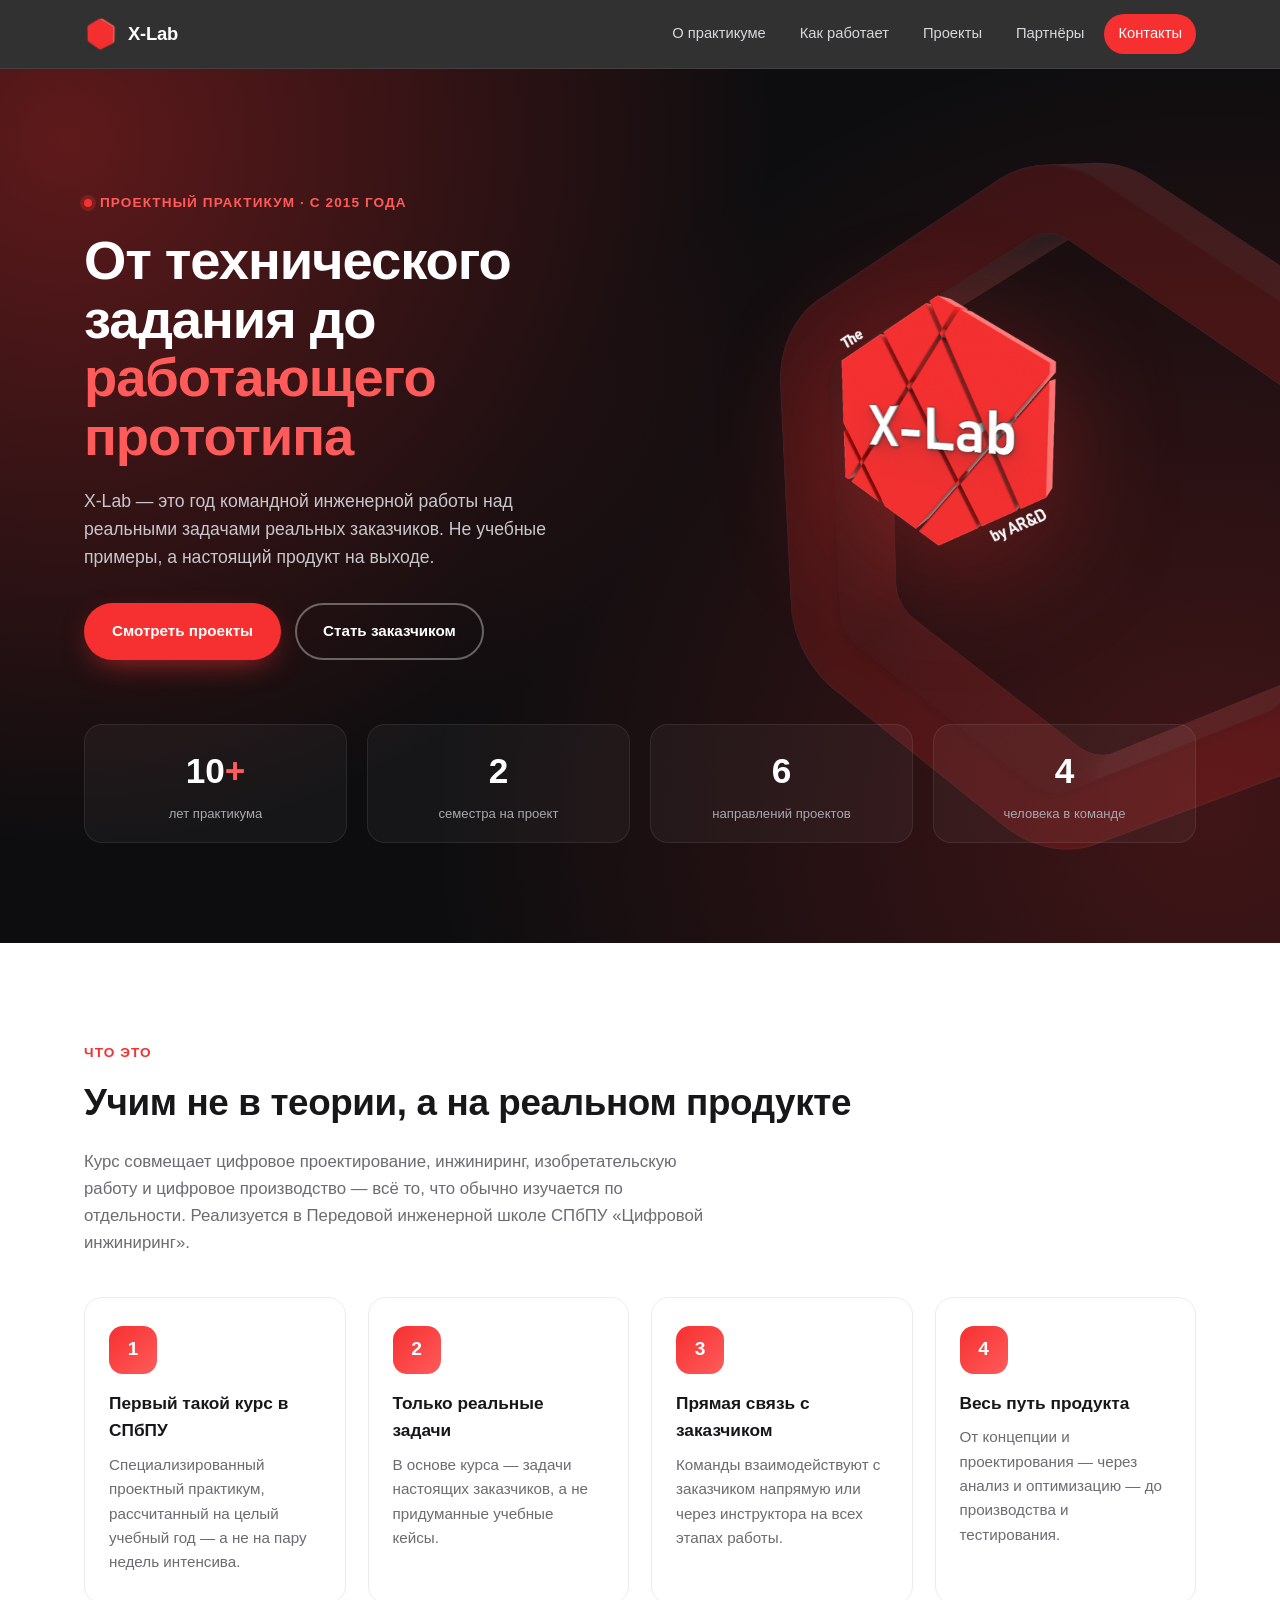
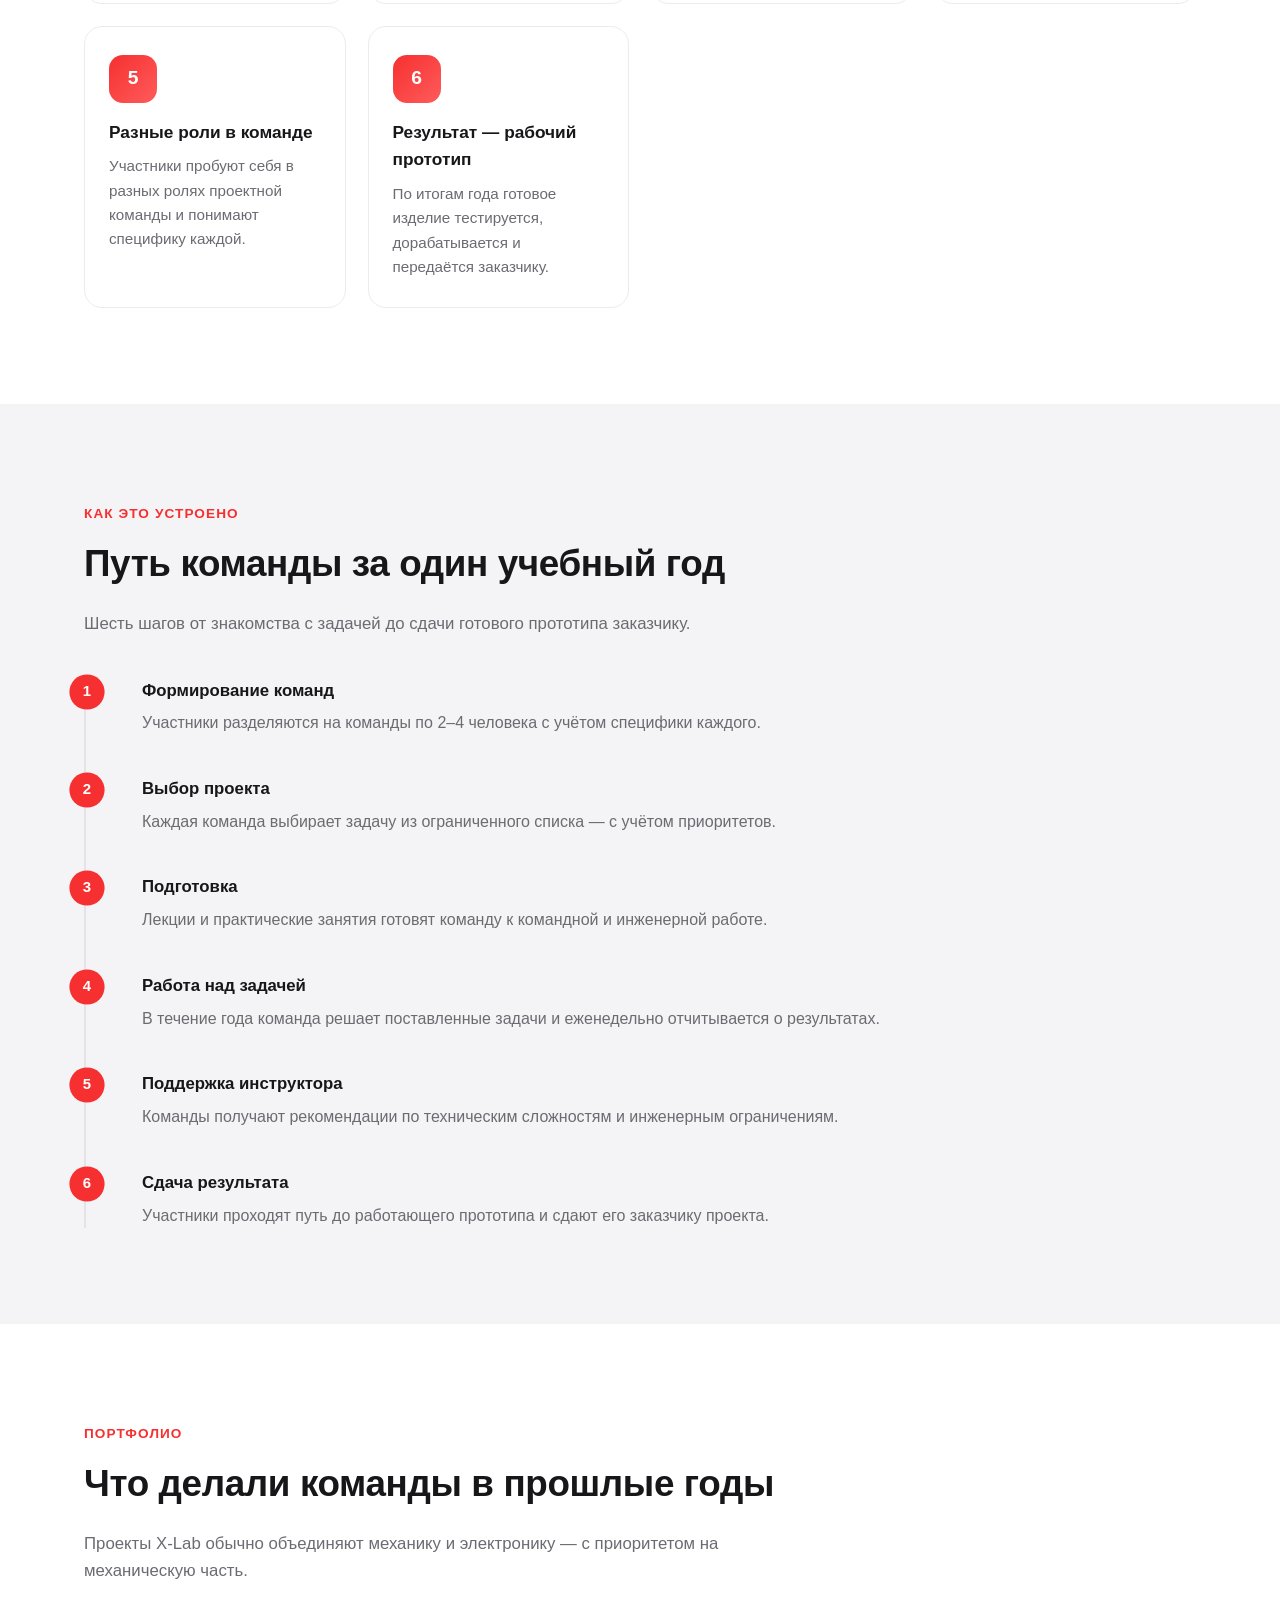
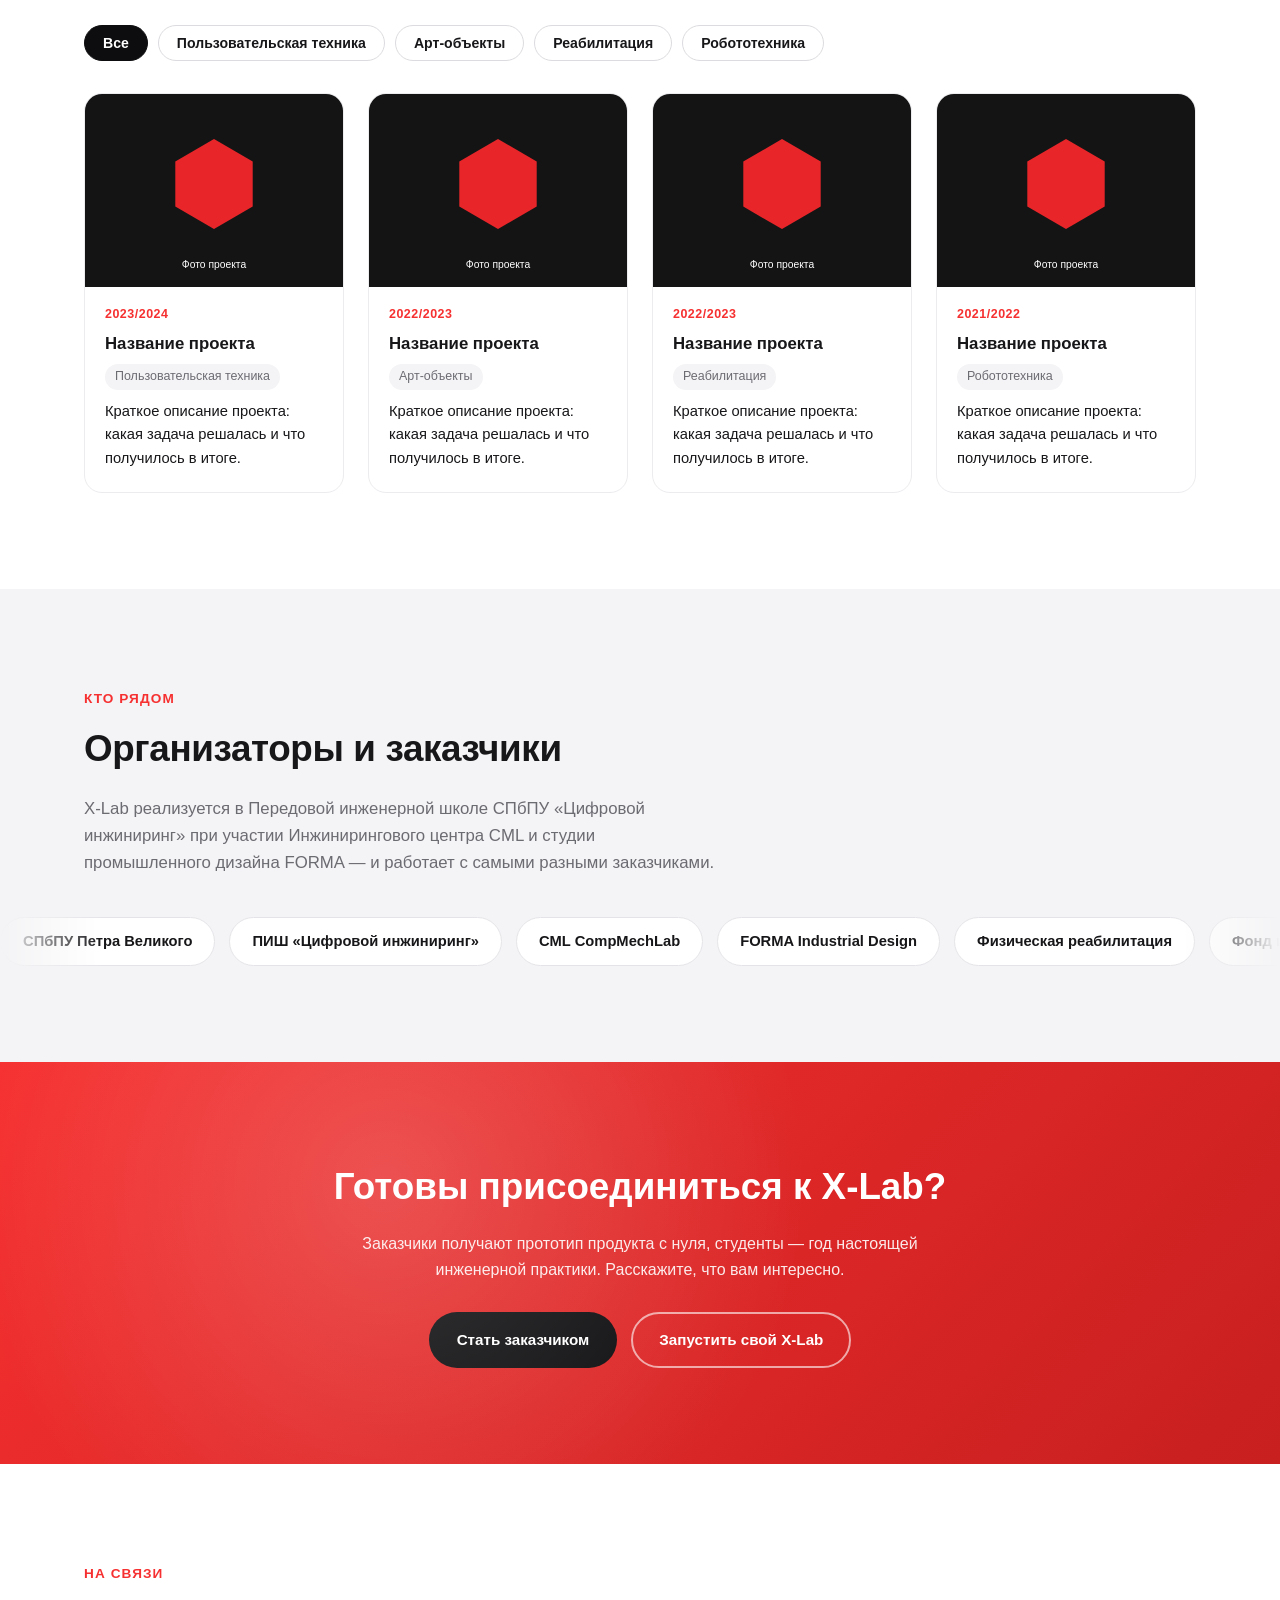
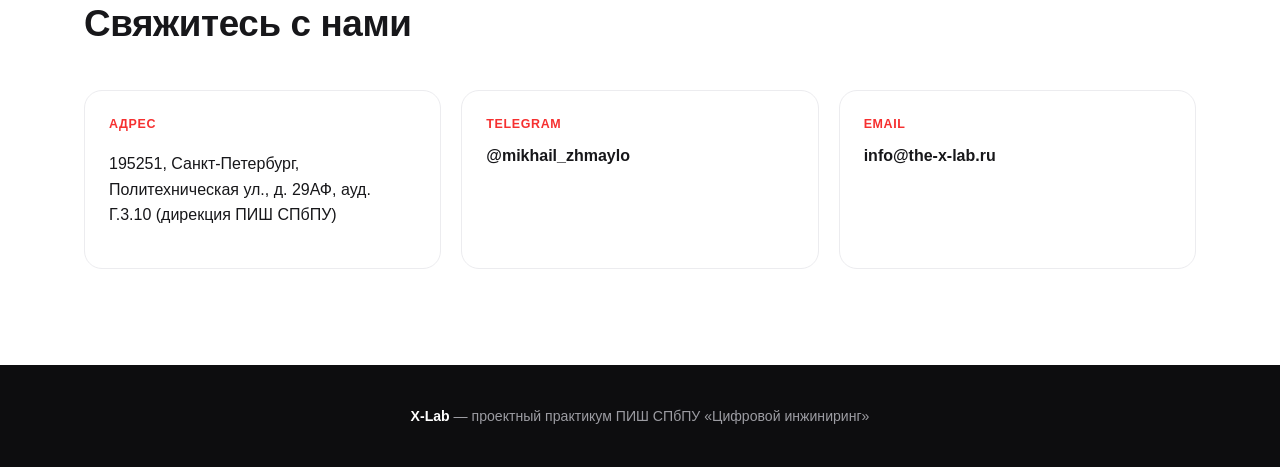
==== v2/index.html @ 11ad597f "Add redesigned X-Lab site in v2/, alongside the original New self-contained one-pager in v2/ with it" ====
<!DOCTYPE html>
<html lang="ru">
<head>
<meta charset="UTF-8">
<meta name="viewport" content="width=device-width, initial-scale=1.0">
<title>X-Lab — проектный практикум</title>
<meta name="description" content="X-Lab — проектный практикум, который проводит команды студентов от технического задания до реального прототипа продукта.">
<link rel="icon" href="assets/img/logo-icon.png" type="image/png">
<link rel="stylesheet" href="assets/css/style.css">
</head>
<body>

<div class="progress-bar" id="progressBar"></div>

<header class="site-header">
  <div class="container">
    <a class="brand" href="#top">
      <img src="assets/img/logo-icon.png" alt="X-Lab">
      X-Lab
    </a>
    <button class="nav-toggle" aria-label="Меню" aria-expanded="false">&#9776;</button>
    <nav class="nav" id="mainNav">
      <a href="#about">О практикуме</a>
      <a href="#how">Как работает</a>
      <a href="#projects">Проекты</a>
      <a href="#partners">Партнёры</a>
      <a href="#contacts">Контакты</a>
    </nav>
  </div>
</header>

<section class="hero" id="top">
  <img class="ring" src="assets/img/logo-ring.png" alt="" aria-hidden="true">
  <div class="container">
    <div class="hero-inner">
      <div>
        <span class="eyebrow">Проектный практикум · с 2015 года</span>
        <h1>От технического задания до <span class="accent">работающего прототипа</span></h1>
        <p class="lead">X-Lab — это год командной инженерной работы над реальными задачами реальных заказчиков. Не учебные примеры, а настоящий продукт на выходе.</p>
        <div class="btn-row">
          <a class="btn btn-primary" href="#projects">Смотреть проекты</a>
          <a class="btn btn-ghost" href="#contacts">Стать заказчиком</a>
        </div>
      </div>
      <div class="hero-logo-card">
        <img src="assets/img/logo-full.png" alt="X-Lab">
      </div>
    </div>

    <div class="stats">
      <div class="stat"><div class="num"><span class="count" data-target="10">10</span><span class="plus">+</span></div><div class="label">лет практикума</div></div>
      <div class="stat"><div class="num"><span class="count" data-target="2">2</span></div><div class="label">семестра на проект</div></div>
      <div class="stat"><div class="num"><span class="count" data-target="6">6</span></div><div class="label">направлений проектов</div></div>
      <div class="stat"><div class="num"><span class="count" data-target="4">4</span></div><div class="label">человека в команде</div></div>
    </div>
  </div>
</section>

<section id="about">
  <div class="container">
    <span class="kicker reveal">Что это</span>
    <h2 class="section-title reveal">Учим не в теории, а на реальном продукте</h2>
    <p class="section-lead reveal">Курс совмещает цифровое проектирование, инжиниринг, изобретательскую работу и цифровое производство — всё то, что обычно изучается по отдельности. Реализуется в Передовой инженерной школе СПбПУ «Цифровой инжиниринг».</p>

    <div class="feature-grid">
      <div class="feature-card reveal">
        <div class="icon">1</div>
        <h3>Первый такой курс в СПбПУ</h3>
        <p>Специализированный проектный практикум, рассчитанный на целый учебный год — а не на пару недель интенсива.</p>
      </div>
      <div class="feature-card reveal">
        <div class="icon">2</div>
        <h3>Только реальные задачи</h3>
        <p>В основе курса — задачи настоящих заказчиков, а не придуманные учебные кейсы.</p>
      </div>
      <div class="feature-card reveal">
        <div class="icon">3</div>
        <h3>Прямая связь с заказчиком</h3>
        <p>Команды взаимодействуют с заказчиком напрямую или через инструктора на всех этапах работы.</p>
      </div>
      <div class="feature-card reveal">
        <div class="icon">4</div>
        <h3>Весь путь продукта</h3>
        <p>От концепции и проектирования — через анализ и оптимизацию — до производства и тестирования.</p>
      </div>
      <div class="feature-card reveal">
        <div class="icon">5</div>
        <h3>Разные роли в команде</h3>
        <p>Участники пробуют себя в разных ролях проектной команды и понимают специфику каждой.</p>
      </div>
      <div class="feature-card reveal">
        <div class="icon">6</div>
        <h3>Результат — рабочий прототип</h3>
        <p>По итогам года готовое изделие тестируется, дорабатывается и передаётся заказчику.</p>
      </div>
    </div>
  </div>
</section>

<section id="how" class="alt">
  <div class="container">
    <span class="kicker reveal">Как это устроено</span>
    <h2 class="section-title reveal">Путь команды за один учебный год</h2>
    <p class="section-lead reveal">Шесть шагов от знакомства с задачей до сдачи готового прототипа заказчику.</p>

    <div class="timeline">
      <div class="timeline-step reveal" data-step="1">
        <h3>Формирование команд</h3>
        <p>Участники разделяются на команды по 2–4 человека с учётом специфики каждого.</p>
      </div>
      <div class="timeline-step reveal" data-step="2">
        <h3>Выбор проекта</h3>
        <p>Каждая команда выбирает задачу из ограниченного списка — с учётом приоритетов.</p>
      </div>
      <div class="timeline-step reveal" data-step="3">
        <h3>Подготовка</h3>
        <p>Лекции и практические занятия готовят команду к командной и инженерной работе.</p>
      </div>
      <div class="timeline-step reveal" data-step="4">
        <h3>Работа над задачей</h3>
        <p>В течение года команда решает поставленные задачи и еженедельно отчитывается о результатах.</p>
      </div>
      <div class="timeline-step reveal" data-step="5">
        <h3>Поддержка инструктора</h3>
        <p>Команды получают рекомендации по техническим сложностям и инженерным ограничениям.</p>
      </div>
      <div class="timeline-step reveal" data-step="6">
        <h3>Сдача результата</h3>
        <p>Участники проходят путь до работающего прототипа и сдают его заказчику проекта.</p>
      </div>
    </div>
  </div>
</section>

<section id="projects">
  <div class="container">
    <span class="kicker reveal">Портфолио</span>
    <h2 class="section-title reveal">Что делали команды в прошлые годы</h2>
    <p class="section-lead reveal">Проекты X-Lab обычно объединяют механику и электронику — с приоритетом на механическую часть.</p>

    <div class="filter-row reveal" id="filterRow"></div>
    <div class="project-grid" id="projectGrid"></div>
    <p class="projects-empty" id="projectsEmpty" hidden>Проекты пока не добавлены.</p>
  </div>
</section>

<section id="partners" class="alt">
  <div class="container">
    <span class="kicker reveal">Кто рядом</span>
    <h2 class="section-title reveal">Организаторы и заказчики</h2>
    <p class="section-lead reveal">X-Lab реализуется в Передовой инженерной школе СПбПУ «Цифровой инжиниринг» при участии Инжинирингового центра CML и студии промышленного дизайна FORMA — и работает с самыми разными заказчиками.</p>
  </div>
  <div class="ticker-wrap reveal">
    <div class="ticker" id="ticker"></div>
  </div>
</section>

<section class="cta-band" id="join">
  <div class="container">
    <h2>Готовы присоединиться к X-Lab?</h2>
    <p>Заказчики получают прототип продукта с нуля, студенты — год настоящей инженерной практики. Расскажите, что вам интересно.</p>
    <div class="btn-row">
      <a class="btn btn-primary" href="mailto:info@the-x-lab.ru?subject=Хочу стать заказчиком X-Lab">Стать заказчиком</a>
      <a class="btn btn-ghost" href="mailto:info@the-x-lab.ru?subject=Хочу запустить свой X-Lab">Запустить свой X-Lab</a>
    </div>
  </div>
</section>

<section id="contacts">
  <div class="container">
    <span class="kicker reveal">На связи</span>
    <h2 class="section-title reveal">Свяжитесь с нами</h2>

    <div class="contact-grid">
      <div class="contact-card reveal">
        <div class="label">Адрес</div>
        <p>195251, Санкт-Петербург, Политехническая ул., д. 29АФ, ауд. Г.3.10 (дирекция ПИШ СПбПУ)</p>
      </div>
      <div class="contact-card reveal">
        <div class="label">Telegram</div>
        <a href="https://t.me/mikhail_zhmaylo">@mikhail_zhmaylo</a>
      </div>
      <div class="contact-card reveal">
        <div class="label">Email</div>
        <a href="mailto:info@the-x-lab.ru">info@the-x-lab.ru</a>
      </div>
    </div>
  </div>
</section>

<footer class="site-footer">
  <div class="container">
    <strong>X-Lab</strong> — проектный практикум ПИШ СПбПУ «Цифровой инжиниринг»
  </div>
</footer>

<button class="to-top" id="toTop" aria-label="Наверх">&#8593;</button>

<script src="assets/js/script.js"></script>
</body>
</html>
---- v2/assets/css/style.css ----
:root {
  --red: #f63030;
  --red-2: #ff5b5b;
  --black: #0d0d0f;
  --ink: #17171a;
  --white: #ffffff;
  --grey-bg: #f4f4f6;
  --muted: #6b6b72;
  --max-width: 1160px;
  --radius: 18px;
}

* {
  box-sizing: border-box;
}

html {
  scroll-behavior: smooth;
}

@media (prefers-reduced-motion: reduce) {
  html {
    scroll-behavior: auto;
  }
  * {
    animation-duration: 0.001ms !important;
    transition-duration: 0.001ms !important;
  }
}

body {
  margin: 0;
  font-family: -apple-system, BlinkMacSystemFont, "Segoe UI", Roboto, Arial, sans-serif;
  color: var(--ink);
  background: var(--white);
  line-height: 1.6;
  overflow-x: hidden;
}

img {
  max-width: 100%;
  display: block;
}

a {
  color: inherit;
}

.container {
  max-width: var(--max-width);
  margin: 0 auto;
  padding: 0 24px;
}

/* Scroll progress bar */
.progress-bar {
  position: fixed;
  top: 0;
  left: 0;
  height: 3px;
  width: 0%;
  background: linear-gradient(90deg, var(--red), var(--red-2));
  z-index: 200;
  transition: width 0.1s linear;
}

/* Header */
.site-header {
  position: sticky;
  top: 0;
  z-index: 100;
  background: rgba(13, 13, 15, 0.85);
  backdrop-filter: blur(10px);
  -webkit-backdrop-filter: blur(10px);
  border-bottom: 1px solid rgba(255, 255, 255, 0.08);
}

.site-header .container {
  display: flex;
  align-items: center;
  justify-content: space-between;
  height: 68px;
}

.brand {
  display: flex;
  align-items: center;
  gap: 10px;
  color: var(--white);
  text-decoration: none;
  font-weight: 800;
  font-size: 1.15rem;
  letter-spacing: -0.01em;
}

.brand img {
  height: 34px;
  width: 34px;
  transition: transform 0.4s ease;
}

.brand:hover img {
  transform: rotate(25deg) scale(1.08);
}

.nav {
  display: flex;
  gap: 6px;
  align-items: center;
}

.nav a {
  position: relative;
  color: #d8d8dc;
  text-decoration: none;
  font-size: 0.92rem;
  padding: 8px 14px;
  border-radius: 999px;
  transition: color 0.2s ease, background 0.2s ease;
}

.nav a:hover {
  color: var(--white);
  background: rgba(255, 255, 255, 0.08);
}

.nav a.active {
  color: var(--white);
  background: var(--red);
}

.nav-toggle {
  display: none;
  background: none;
  border: none;
  color: var(--white);
  font-size: 1.6rem;
  cursor: pointer;
}

@media (max-width: 800px) {
  .nav-toggle {
    display: block;
  }
  .nav {
    position: absolute;
    top: 68px;
    left: 0;
    right: 0;
    background: rgba(13, 13, 15, 0.98);
    flex-direction: column;
    align-items: stretch;
    gap: 0;
    max-height: 0;
    overflow: hidden;
    transition: max-height 0.3s ease;
  }
  .nav.open {
    max-height: 420px;
  }
  .nav a {
    border-radius: 0;
    padding: 16px 24px;
    border-top: 1px solid rgba(255, 255, 255, 0.08);
  }
  .nav a.active {
    background: rgba(246, 48, 48, 0.15);
    color: var(--red-2);
  }
}

/* Hero */
.hero {
  position: relative;
  background: var(--black);
  color: var(--white);
  padding: 120px 0 100px;
  overflow: hidden;
  isolation: isolate;
}

.hero::before {
  content: "";
  position: absolute;
  inset: -20%;
  background:
    radial-gradient(circle at 18% 20%, rgba(246, 48, 48, 0.35), transparent 40%),
    radial-gradient(circle at 82% 75%, rgba(246, 48, 48, 0.22), transparent 45%);
  z-index: -2;
  animation: drift 16s ease-in-out infinite alternate;
}

@keyframes drift {
  from { transform: translate(0, 0) scale(1); }
  to { transform: translate(-3%, 2%) scale(1.05); }
}

.hero .ring {
  position: absolute;
  top: 50%;
  right: -120px;
  width: 620px;
  transform: translateY(-50%) rotate(0deg);
  opacity: 0.18;
  z-index: -1;
  animation: spin 40s linear infinite;
}

@keyframes spin {
  from { transform: translateY(-50%) rotate(0deg); }
  to { transform: translateY(-50%) rotate(360deg); }
}

.hero-inner {
  display: grid;
  grid-template-columns: 1.1fr 0.9fr;
  gap: 40px;
  align-items: center;
}

@media (max-width: 900px) {
  .hero-inner {
    grid-template-columns: 1fr;
    text-align: center;
  }
  .hero .ring {
    display: none;
  }
}

.eyebrow {
  display: inline-flex;
  align-items: center;
  gap: 8px;
  color: var(--red-2);
  font-weight: 700;
  font-size: 0.85rem;
  text-transform: uppercase;
  letter-spacing: 0.08em;
  margin-bottom: 18px;
}

.eyebrow::before {
  content: "";
  width: 8px;
  height: 8px;
  border-radius: 50%;
  background: var(--red);
  box-shadow: 0 0 0 4px rgba(246, 48, 48, 0.25);
}

.hero h1 {
  font-size: clamp(2.2rem, 5vw, 3.4rem);
  line-height: 1.08;
  margin: 0 0 20px;
  letter-spacing: -0.02em;
}

.hero h1 .accent {
  color: var(--red-2);
}

.hero p.lead {
  color: #c7c7cc;
  font-size: 1.1rem;
  max-width: 520px;
  margin: 0 0 32px;
}

@media (max-width: 900px) {
  .hero p.lead {
    margin-left: auto;
    margin-right: auto;
  }
}

.btn-row {
  display: flex;
  gap: 14px;
  flex-wrap: wrap;
}

@media (max-width: 900px) {
  .btn-row {
    justify-content: center;
  }
}

.btn {
  display: inline-flex;
  align-items: center;
  gap: 8px;
  padding: 14px 26px;
  border-radius: 999px;
  font-weight: 700;
  font-size: 0.95rem;
  text-decoration: none;
  border: 2px solid transparent;
  cursor: pointer;
  transition: transform 0.2s ease, box-shadow 0.2s ease, background 0.2s ease, color 0.2s ease;
}

.btn:hover {
  transform: translateY(-2px);
}

.btn-primary {
  background: var(--red);
  color: var(--white);
  box-shadow: 0 10px 30px -10px rgba(246, 48, 48, 0.7);
}

.btn-primary:hover {
  background: var(--red-2);
  box-shadow: 0 14px 34px -8px rgba(246, 48, 48, 0.85);
}

.btn-ghost {
  border-color: rgba(255, 255, 255, 0.35);
  color: var(--white);
}

.btn-ghost:hover {
  border-color: var(--white);
  background: rgba(255, 255, 255, 0.08);
}

.hero-logo-card {
  position: relative;
  display: flex;
  align-items: center;
  justify-content: center;
}

.hero-logo-card img {
  width: 100%;
  max-width: 360px;
  filter: drop-shadow(0 30px 60px rgba(246, 48, 48, 0.35));
  animation: float 5s ease-in-out infinite;
}

@keyframes float {
  0%, 100% { transform: translateY(0); }
  50% { transform: translateY(-14px); }
}

/* Stats */
.stats {
  position: relative;
  z-index: 1;
  margin-top: 64px;
  display: grid;
  grid-template-columns: repeat(4, 1fr);
  gap: 20px;
}

@media (max-width: 700px) {
  .stats {
    grid-template-columns: repeat(2, 1fr);
  }
}

.stat {
  text-align: center;
  padding: 18px 10px;
  border-radius: var(--radius);
  background: rgba(255, 255, 255, 0.04);
  border: 1px solid rgba(255, 255, 255, 0.08);
}

.stat .num {
  font-size: clamp(1.6rem, 3vw, 2.2rem);
  font-weight: 800;
  color: var(--white);
}

.stat .num .plus {
  color: var(--red-2);
}

.stat .label {
  color: #a8a8ae;
  font-size: 0.82rem;
  margin-top: 4px;
}

/* Sections */
section {
  padding: 96px 0;
}

section.alt {
  background: var(--grey-bg);
}

.kicker {
  display: inline-block;
  color: var(--red);
  font-weight: 700;
  font-size: 0.85rem;
  text-transform: uppercase;
  letter-spacing: 0.08em;
  margin-bottom: 10px;
}

.section-title {
  font-size: clamp(1.6rem, 3.2vw, 2.3rem);
  margin: 0 0 16px;
  letter-spacing: -0.01em;
}

.section-lead {
  color: var(--muted);
  max-width: 640px;
  font-size: 1.05rem;
  margin-bottom: 40px;
}

/* Reveal on scroll (только когда JS подтвердил, что сможет её снять) */
.reveal {
  transition: opacity 0.6s ease, transform 0.6s ease;
}

.js-ready .reveal {
  opacity: 0;
  transform: translateY(24px);
}

.reveal.in-view {
  opacity: 1;
  transform: translateY(0);
}

/* Feature cards */
.feature-grid {
  display: grid;
  grid-template-columns: repeat(auto-fit, minmax(240px, 1fr));
  gap: 22px;
}

.feature-card {
  background: var(--white);
  border-radius: var(--radius);
  padding: 28px 24px;
  border: 1px solid #ececef;
  transition: transform 0.25s ease, box-shadow 0.25s ease, border-color 0.25s ease;
}

.feature-card:hover {
  transform: translateY(-6px);
  box-shadow: 0 20px 40px -20px rgba(20, 20, 20, 0.25);
  border-color: transparent;
}

.feature-card .icon {
  width: 48px;
  height: 48px;
  border-radius: 14px;
  background: linear-gradient(135deg, var(--red), var(--red-2));
  display: flex;
  align-items: center;
  justify-content: center;
  color: var(--white);
  font-weight: 800;
  font-size: 1.2rem;
  margin-bottom: 16px;
}

.feature-card h3 {
  margin: 0 0 8px;
  font-size: 1.08rem;
}

.feature-card p {
  margin: 0;
  color: var(--muted);
  font-size: 0.95rem;
}

/* Timeline (how it works) */
.timeline {
  position: relative;
  margin-top: 20px;
  padding-left: 32px;
  border-left: 2px solid #e4e4e8;
}

.timeline-step {
  position: relative;
  padding: 0 0 40px 24px;
}

.timeline-step:last-child {
  padding-bottom: 0;
}

.timeline-step::before {
  content: attr(data-step);
  position: absolute;
  left: -47px;
  top: -2px;
  width: 32px;
  height: 32px;
  border-radius: 50%;
  background: var(--black);
  color: var(--white);
  display: flex;
  align-items: center;
  justify-content: center;
  font-weight: 800;
  font-size: 0.85rem;
  transition: background 0.3s ease, transform 0.3s ease;
}

.timeline-step.in-view::before {
  background: var(--red);
  transform: scale(1.1);
}

.timeline-step h3 {
  margin: 0 0 6px;
  font-size: 1.05rem;
}

.timeline-step p {
  margin: 0;
  color: var(--muted);
}

/* Projects filter + grid */
.filter-row {
  display: flex;
  flex-wrap: wrap;
  gap: 10px;
  margin-bottom: 32px;
}

.filter-btn {
  border: 1px solid #dcdce0;
  background: var(--white);
  color: var(--ink);
  padding: 9px 18px;
  border-radius: 999px;
  font-size: 0.88rem;
  font-weight: 600;
  cursor: pointer;
  transition: all 0.2s ease;
}

.filter-btn:hover {
  border-color: var(--red);
  color: var(--red);
}

.filter-btn.active {
  background: var(--black);
  border-color: var(--black);
  color: var(--white);
}

.project-grid {
  display: grid;
  grid-template-columns: repeat(auto-fit, minmax(250px, 1fr));
  gap: 24px;
}

.project-card {
  background: var(--white);
  border-radius: var(--radius);
  overflow: hidden;
  border: 1px solid #ececef;
  transition: transform 0.3s ease, box-shadow 0.3s ease;
}

.project-card:hover {
  transform: translateY(-6px);
  box-shadow: 0 24px 44px -22px rgba(20, 20, 20, 0.3);
}

.project-card .thumb {
  aspect-ratio: 4 / 3;
  overflow: hidden;
}

.project-card .thumb img {
  width: 100%;
  height: 100%;
  object-fit: cover;
  transition: transform 0.4s ease;
}

.project-card:hover .thumb img {
  transform: scale(1.08);
}

.project-card .body {
  padding: 18px 20px 22px;
}

.project-card .year {
  color: var(--red);
  font-size: 0.78rem;
  font-weight: 800;
  text-transform: uppercase;
  letter-spacing: 0.04em;
}

.project-card h3 {
  margin: 6px 0 4px;
  font-size: 1.05rem;
}

.project-card .category {
  display: inline-block;
  margin: 0 0 10px;
  font-size: 0.78rem;
  color: var(--muted);
  background: var(--grey-bg);
  padding: 3px 10px;
  border-radius: 999px;
}

.project-card p.description {
  margin: 0;
  font-size: 0.92rem;
  color: var(--ink);
}

.projects-empty {
  color: var(--muted);
  margin-top: 24px;
}

/* Logo ticker */
.ticker-wrap {
  overflow: hidden;
  -webkit-mask-image: linear-gradient(90deg, transparent, #000 8%, #000 92%, transparent);
  mask-image: linear-gradient(90deg, transparent, #000 8%, #000 92%, transparent);
}

.ticker {
  display: flex;
  gap: 14px;
  width: max-content;
  animation: ticker 24s linear infinite;
}

.ticker-wrap:hover .ticker {
  animation-play-state: paused;
}

@keyframes ticker {
  from { transform: translateX(0); }
  to { transform: translateX(-50%); }
}

.ticker-item {
  flex: none;
  padding: 12px 22px;
  border-radius: 999px;
  border: 1px solid #e4e4e8;
  background: var(--white);
  font-weight: 700;
  font-size: 0.92rem;
  white-space: nowrap;
}

/* CTA band */
.cta-band {
  position: relative;
  background: linear-gradient(135deg, var(--red), #c81f1f);
  color: var(--white);
  text-align: center;
  overflow: hidden;
}

.cta-band::after {
  content: "";
  position: absolute;
  inset: 0;
  background: radial-gradient(circle at 30% 30%, rgba(255,255,255,0.18), transparent 45%);
}

.cta-band .container {
  position: relative;
}

.cta-band h2 {
  font-size: clamp(1.6rem, 3.4vw, 2.3rem);
  margin: 0 0 14px;
}

.cta-band p {
  color: rgba(255, 255, 255, 0.9);
  max-width: 560px;
  margin: 0 auto 30px;
}

.cta-band .btn-row {
  justify-content: center;
}

.cta-band .btn-ghost {
  border-color: rgba(255, 255, 255, 0.6);
}

.cta-band .btn-primary {
  background: var(--black);
  box-shadow: none;
}

.cta-band .btn-primary:hover {
  background: #1f1f22;
}

/* Contacts */
.contact-grid {
  display: grid;
  grid-template-columns: repeat(auto-fit, minmax(220px, 1fr));
  gap: 20px;
  margin-top: 36px;
}

.contact-card {
  background: var(--white);
  border: 1px solid #ececef;
  border-radius: var(--radius);
  padding: 24px;
  transition: transform 0.25s ease, box-shadow 0.25s ease;
}

.contact-card:hover {
  transform: translateY(-4px);
  box-shadow: 0 16px 30px -18px rgba(20, 20, 20, 0.3);
}

.contact-card .label {
  color: var(--red);
  font-weight: 800;
  font-size: 0.78rem;
  text-transform: uppercase;
  letter-spacing: 0.05em;
  margin-bottom: 8px;
}

.contact-card a {
  text-decoration: none;
  font-weight: 700;
}

.contact-card a:hover {
  color: var(--red);
}

/* Footer */
.site-footer {
  background: var(--black);
  color: #9c9ca2;
  padding: 40px 0;
  text-align: center;
  font-size: 0.88rem;
}

.site-footer strong {
  color: var(--white);
}

/* Back to top */
.to-top {
  position: fixed;
  right: 22px;
  bottom: 22px;
  width: 46px;
  height: 46px;
  border-radius: 50%;
  background: var(--red);
  color: var(--white);
  border: none;
  font-size: 1.2rem;
  cursor: pointer;
  display: flex;
  align-items: center;
  justify-content: center;
  opacity: 0;
  transform: translateY(12px);
  pointer-events: none;
  transition: opacity 0.25s ease, transform 0.25s ease, background 0.2s ease;
  z-index: 90;
  box-shadow: 0 10px 24px -8px rgba(246, 48, 48, 0.6);
}

.to-top.visible {
  opacity: 1;
  transform: translateY(0);
  pointer-events: auto;
}

.to-top:hover {
  background: var(--red-2);
}
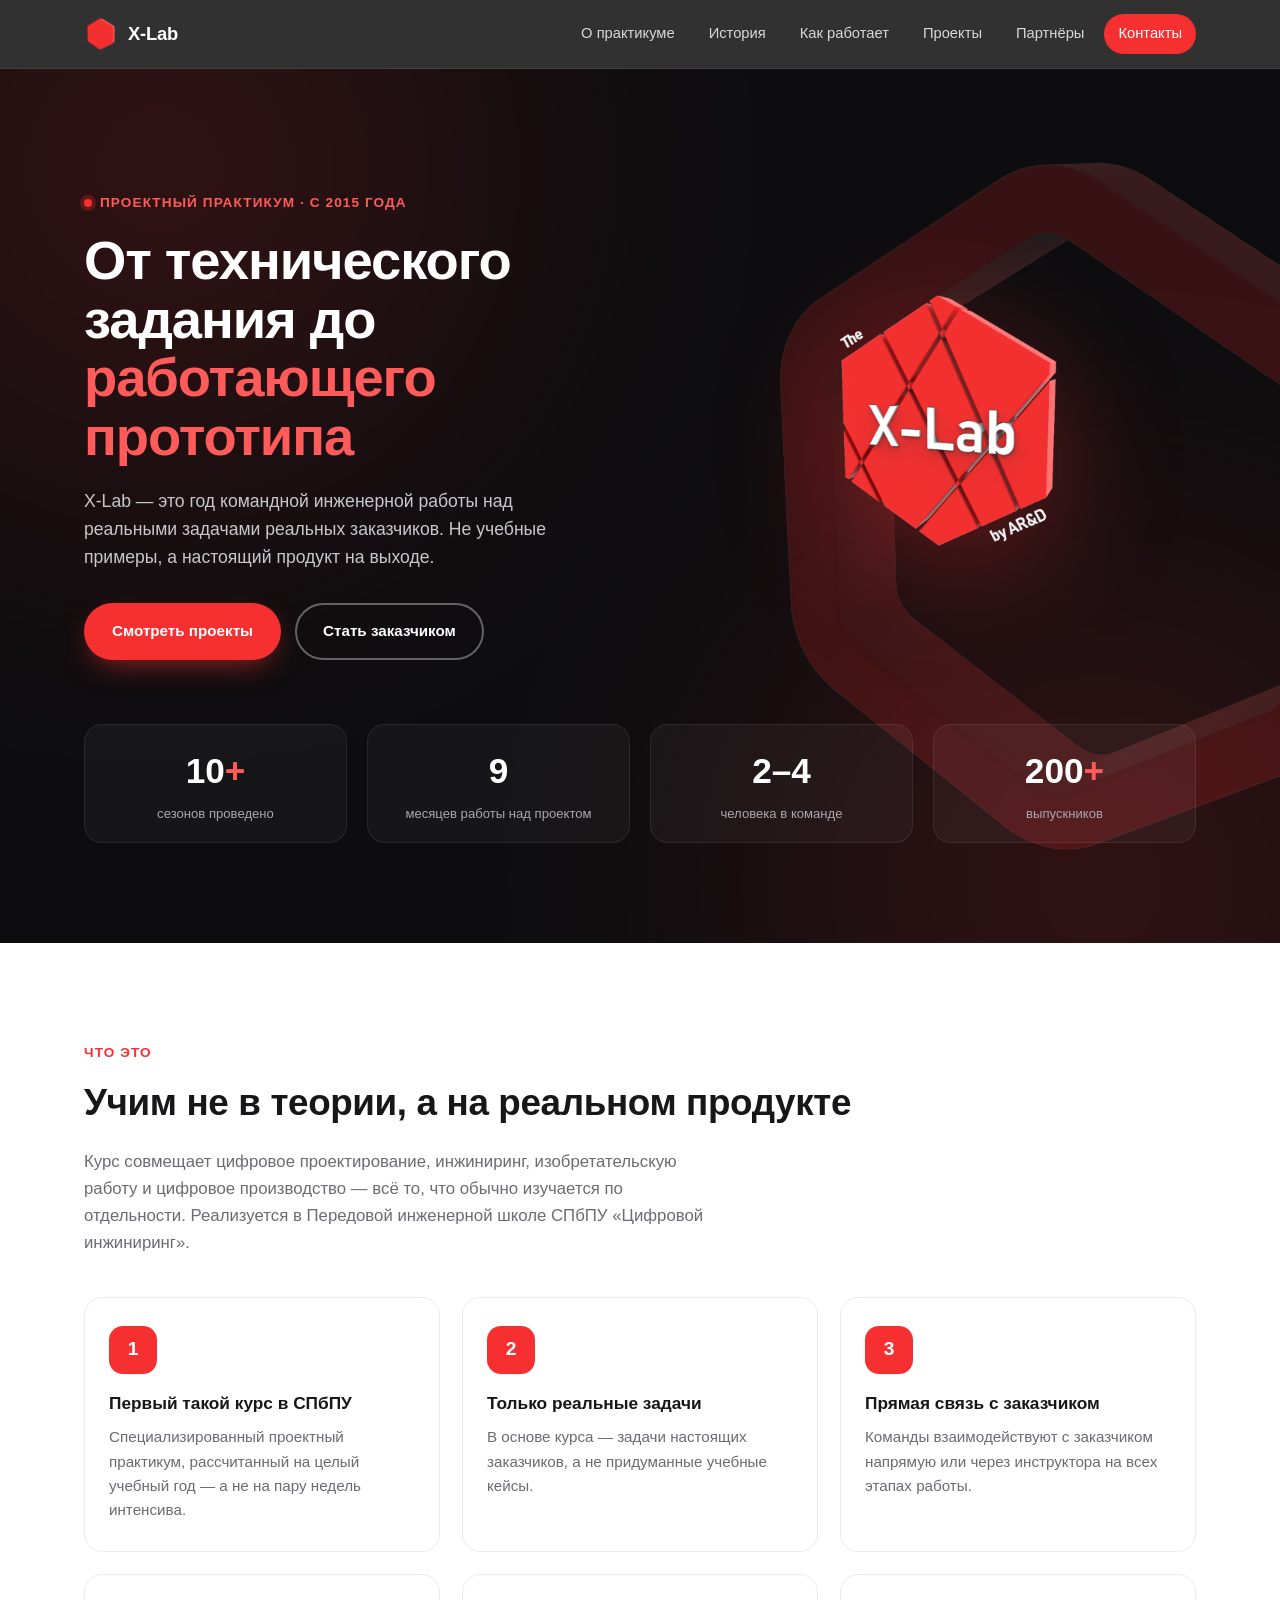
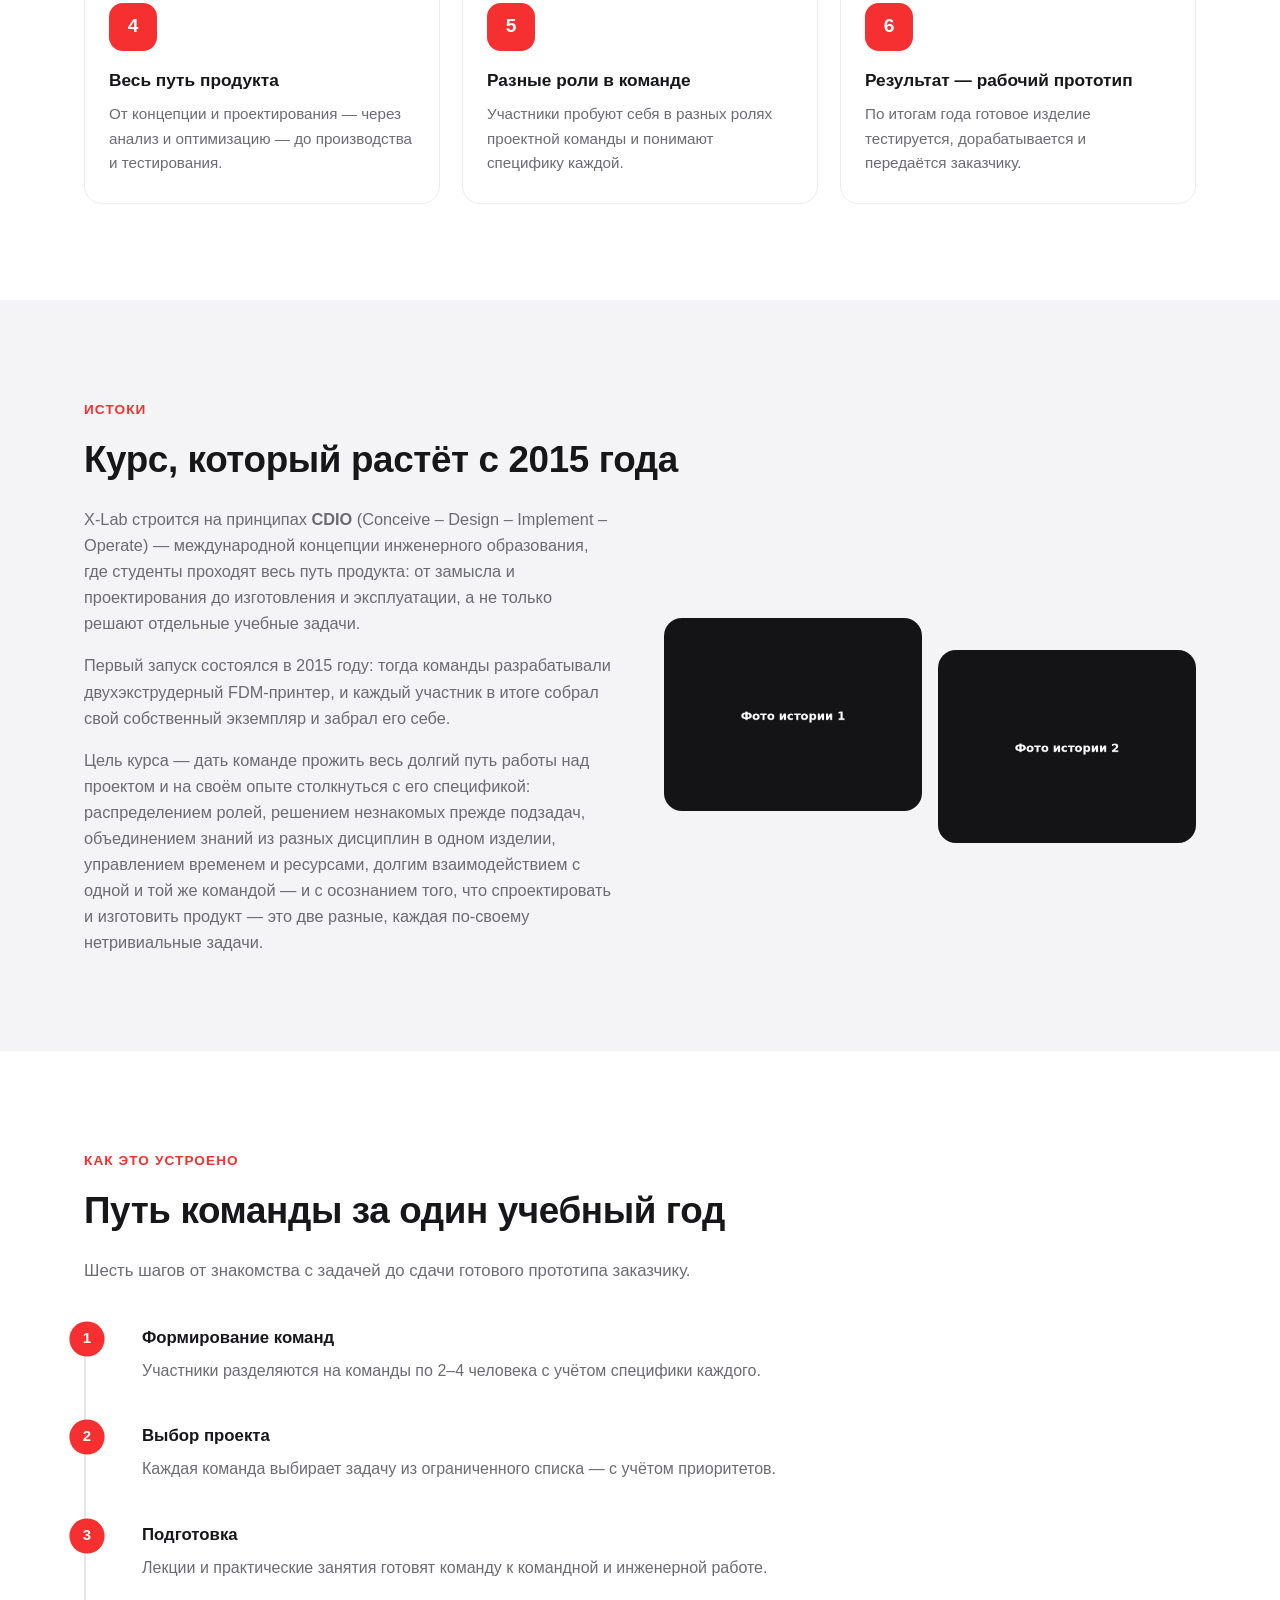
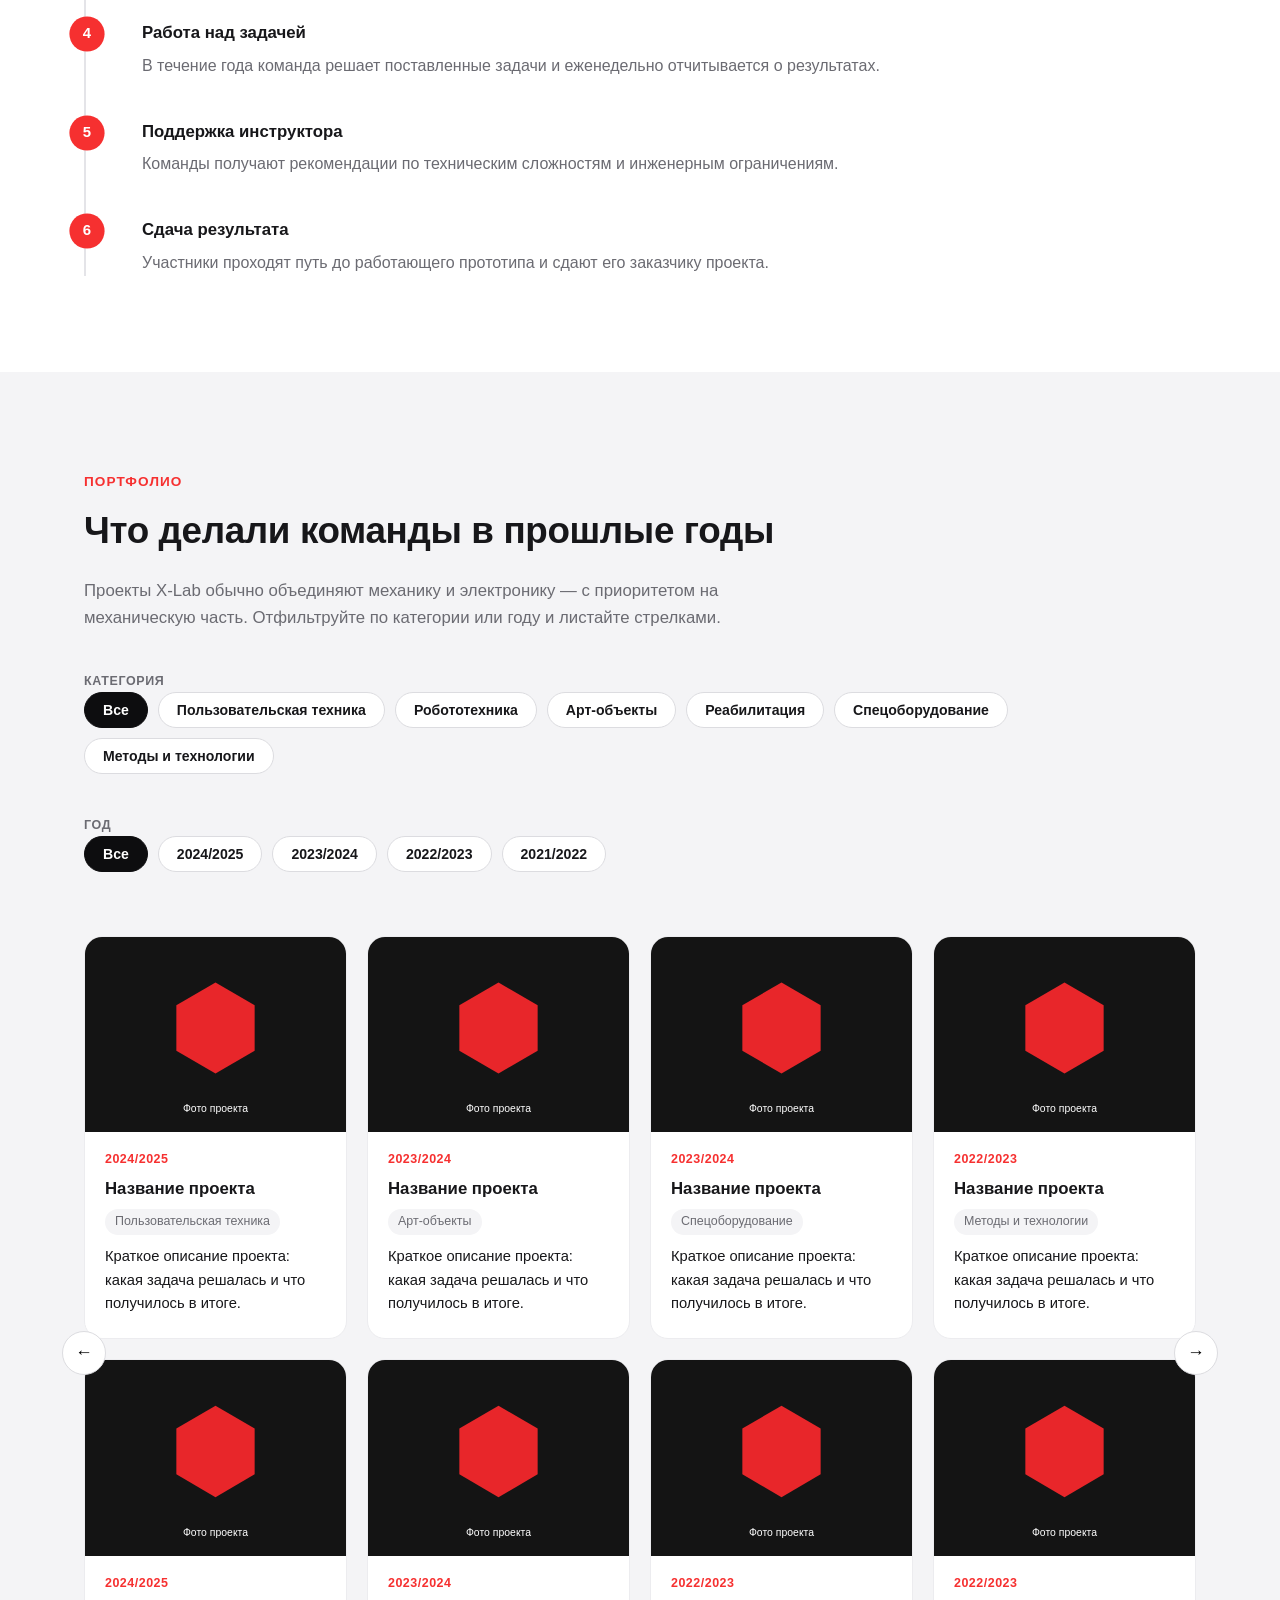
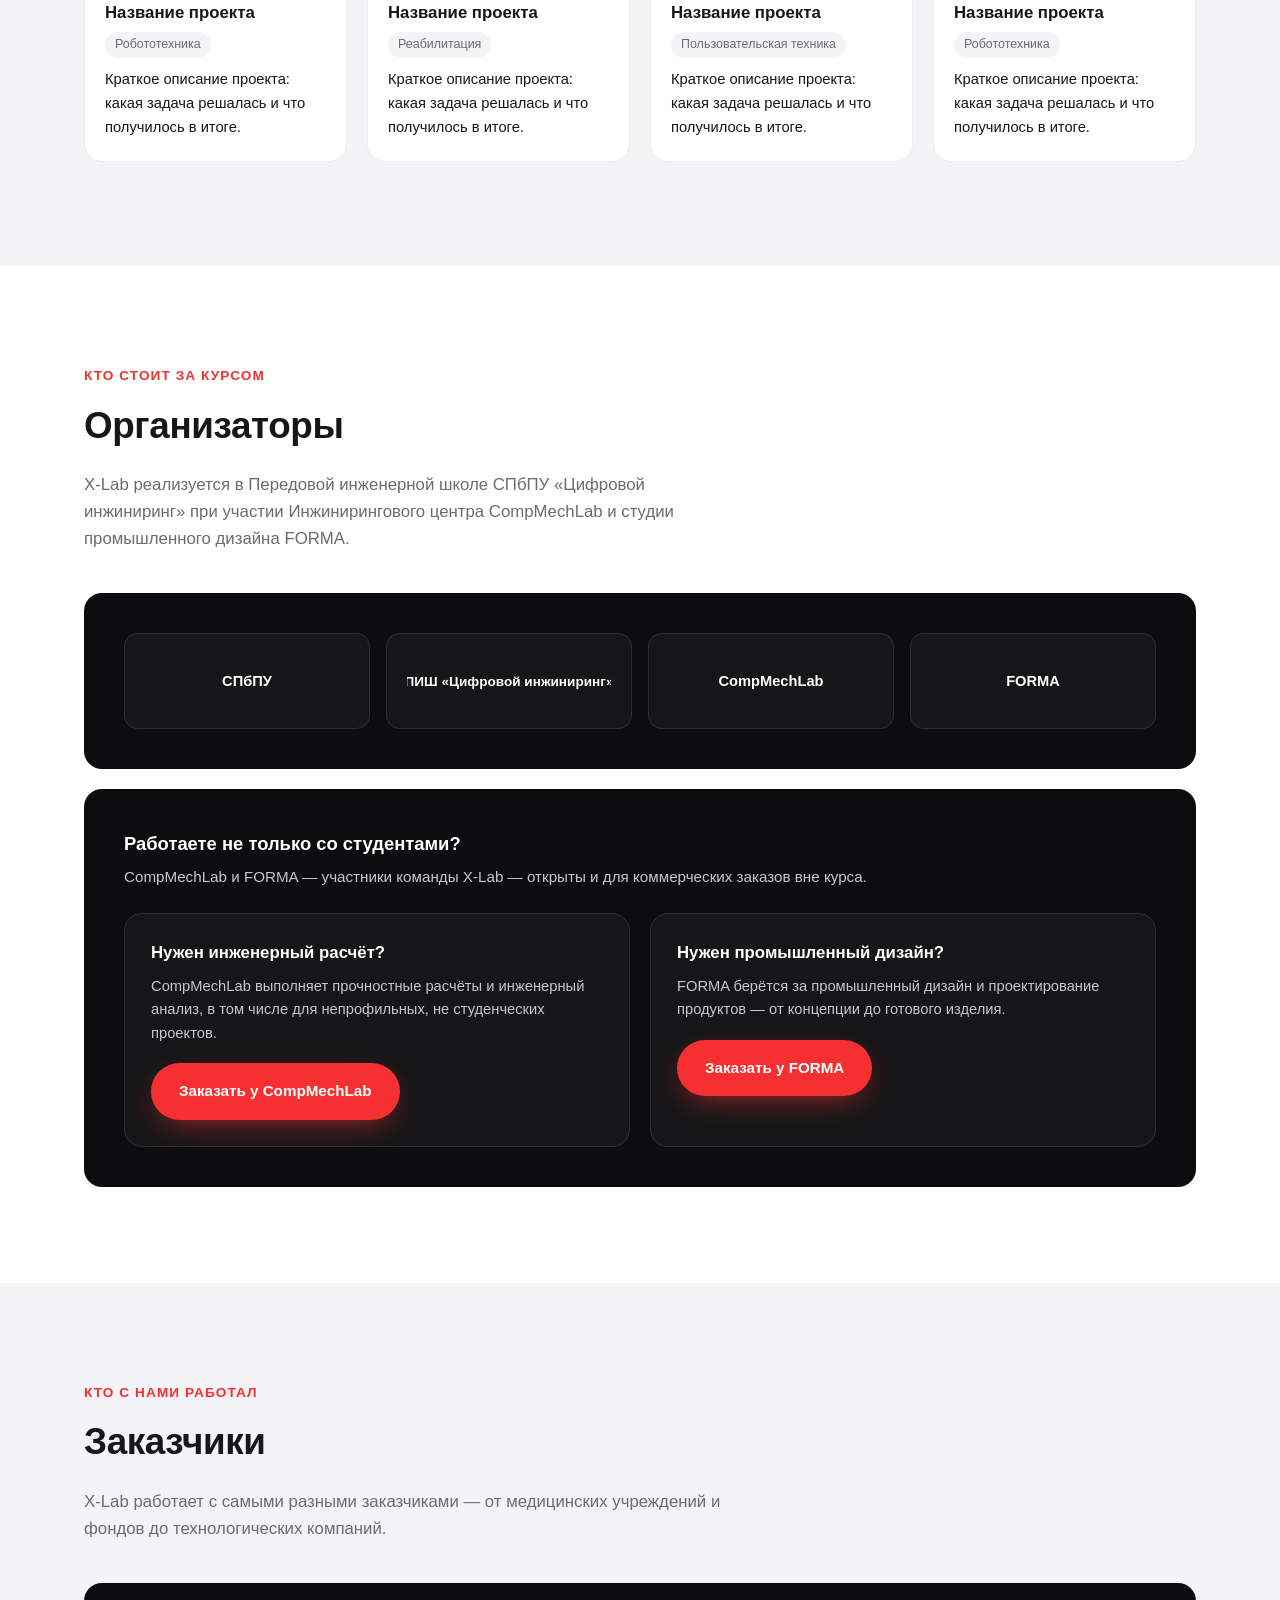
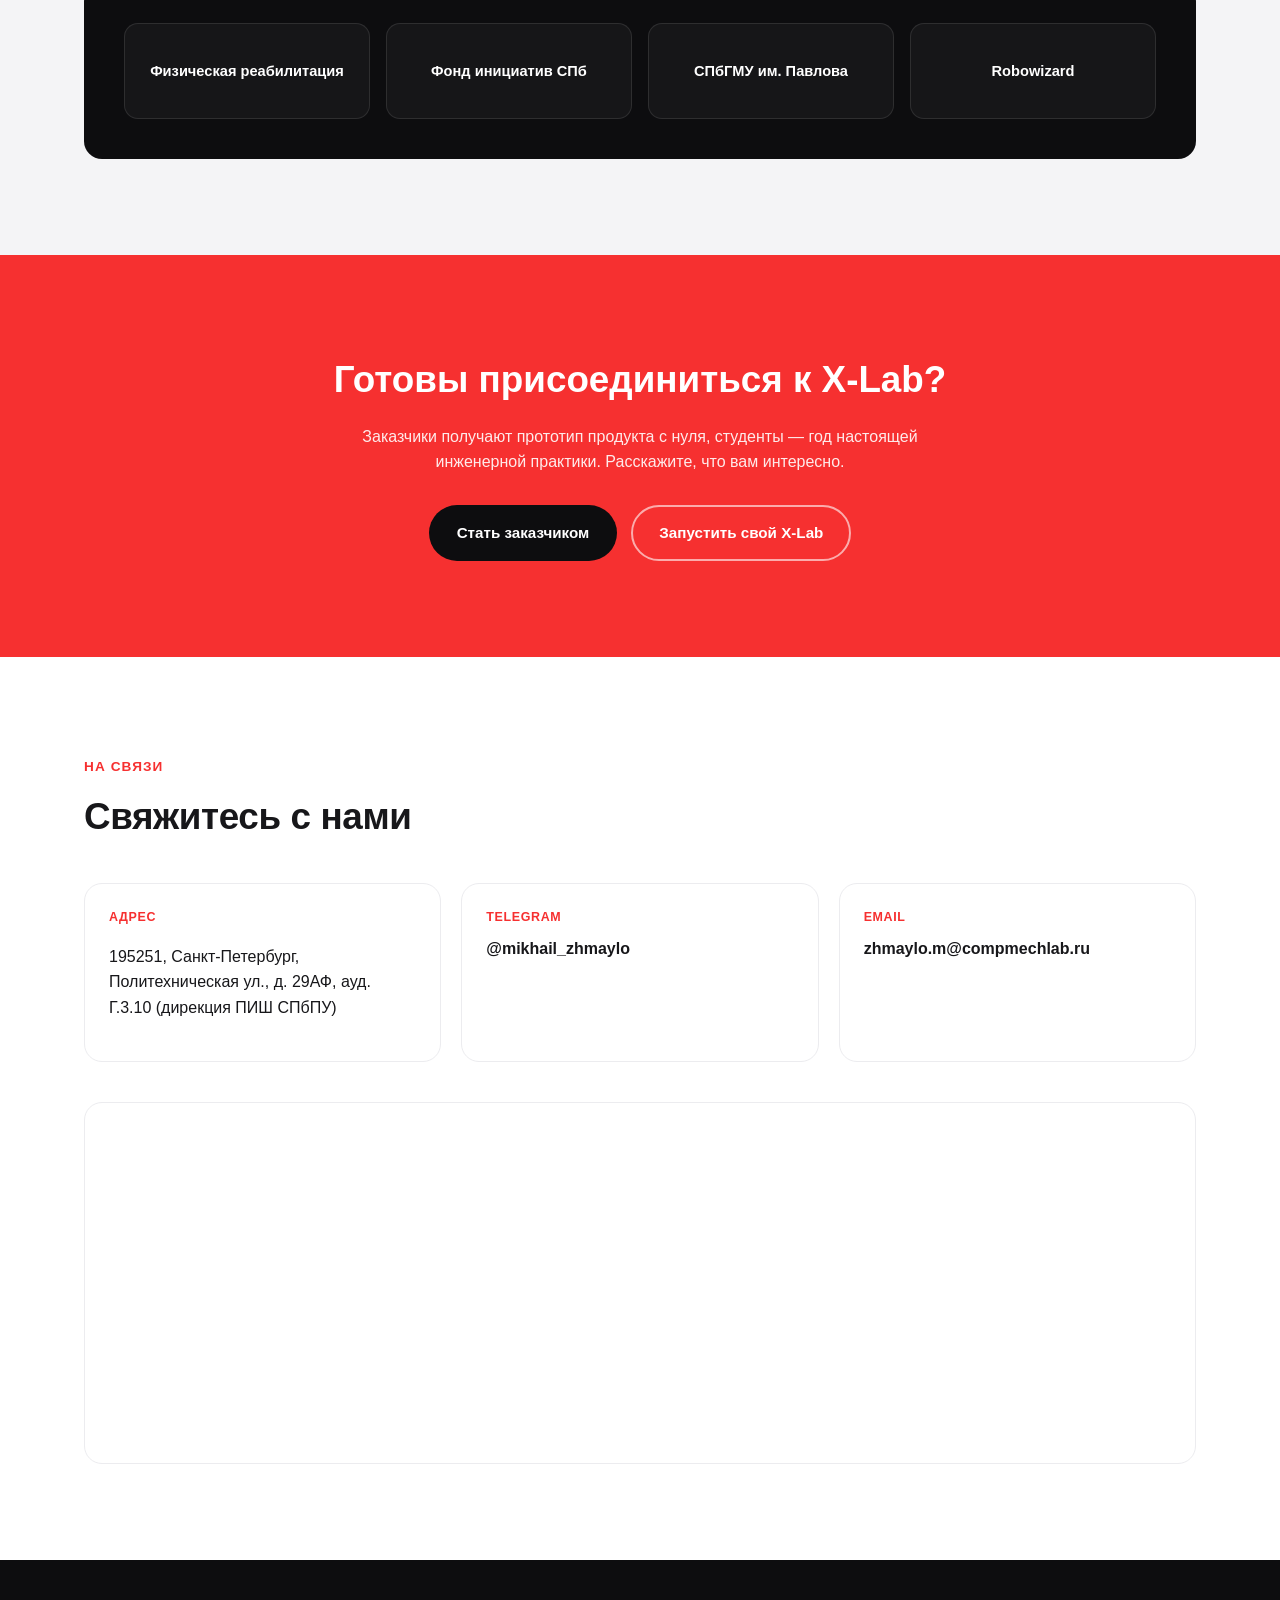
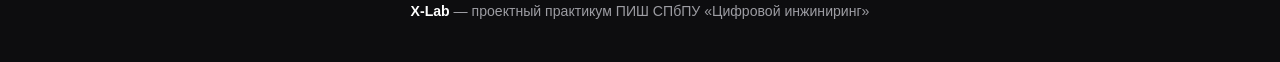
==== commit dbfbbe05: "Expand v2 site: organizers/customers, history, project carousel, map - Split "partners" into separat" ====
--- a/v2/index.html
+++ b/v2/index.html
@@ -21,9 +21,10 @@
     <button class="nav-toggle" aria-label="Меню" aria-expanded="false">&#9776;</button>
     <nav class="nav" id="mainNav">
       <a href="#about">О практикуме</a>
+      <a href="#history">История</a>
       <a href="#how">Как работает</a>
       <a href="#projects">Проекты</a>
-      <a href="#partners">Партнёры</a>
+      <a href="#organizers">Партнёры</a>
       <a href="#contacts">Контакты</a>
     </nav>
   </div>
@@ -48,10 +49,10 @@
     </div>
 
     <div class="stats">
-      <div class="stat"><div class="num"><span class="count" data-target="10">10</span><span class="plus">+</span></div><div class="label">лет практикума</div></div>
-      <div class="stat"><div class="num"><span class="count" data-target="2">2</span></div><div class="label">семестра на проект</div></div>
-      <div class="stat"><div class="num"><span class="count" data-target="6">6</span></div><div class="label">направлений проектов</div></div>
-      <div class="stat"><div class="num"><span class="count" data-target="4">4</span></div><div class="label">человека в команде</div></div>
+      <div class="stat"><div class="num"><span class="count" data-target="10">10</span><span class="plus">+</span></div><div class="label">сезонов проведено</div></div>
+      <div class="stat"><div class="num"><span class="count" data-target="9">9</span></div><div class="label">месяцев работы над проектом</div></div>
+      <div class="stat"><div class="num">2–4</div><div class="label">человека в команде</div></div>
+      <div class="stat"><div class="num"><span class="count" data-target="200">200</span><span class="plus">+</span></div><div class="label">выпускников</div></div>
     </div>
   </div>
 </section>
@@ -97,7 +98,25 @@
   </div>
 </section>
 
-<section id="how" class="alt">
+<section id="history" class="alt">
+  <div class="container">
+    <span class="kicker reveal">Истоки</span>
+    <h2 class="section-title reveal">Курс, который растёт с 2015 года</h2>
+    <div class="history-grid">
+      <div class="history-text">
+        <p class="reveal">X-Lab строится на принципах <strong>CDIO</strong> (Conceive – Design – Implement – Operate) — международной концепции инженерного образования, где студенты проходят весь путь продукта: от замысла и проектирования до изготовления и эксплуатации, а не только решают отдельные учебные задачи.</p>
+        <p class="reveal">Первый запуск состоялся в 2015 году: тогда команды разрабатывали двухэкструдерный FDM-принтер, и каждый участник в итоге собрал свой собственный экземпляр и забрал его себе.</p>
+        <p class="reveal">Цель курса — дать команде прожить весь долгий путь работы над проектом и на своём опыте столкнуться с его спецификой: распределением ролей, решением незнакомых прежде подзадач, объединением знаний из разных дисциплин в одном изделии, управлением временем и ресурсами, долгим взаимодействием с одной и той же командой — и с осознанием того, что спроектировать и изготовить продукт — это две разные, каждая по-своему нетривиальные задачи.</p>
+      </div>
+      <div class="history-photos reveal">
+        <img class="photo-1" src="assets/img/history-1.jpg" alt="X-Lab: фото из истории курса">
+        <img class="photo-2" src="assets/img/history-2.jpg" alt="X-Lab: фото из истории курса">
+      </div>
+    </div>
+  </div>
+</section>
+
+<section id="how">
   <div class="container">
     <span class="kicker reveal">Как это устроено</span>
     <h2 class="section-title reveal">Путь команды за один учебный год</h2>
@@ -132,26 +151,72 @@
   </div>
 </section>
 
-<section id="projects">
+<section id="projects" class="alt">
   <div class="container">
     <span class="kicker reveal">Портфолио</span>
     <h2 class="section-title reveal">Что делали команды в прошлые годы</h2>
-    <p class="section-lead reveal">Проекты X-Lab обычно объединяют механику и электронику — с приоритетом на механическую часть.</p>
-
-    <div class="filter-row reveal" id="filterRow"></div>
-    <div class="project-grid" id="projectGrid"></div>
-    <p class="projects-empty" id="projectsEmpty" hidden>Проекты пока не добавлены.</p>
-  </div>
-</section>
-
-<section id="partners" class="alt">
-  <div class="container">
-    <span class="kicker reveal">Кто рядом</span>
-    <h2 class="section-title reveal">Организаторы и заказчики</h2>
-    <p class="section-lead reveal">X-Lab реализуется в Передовой инженерной школе СПбПУ «Цифровой инжиниринг» при участии Инжинирингового центра CML и студии промышленного дизайна FORMA — и работает с самыми разными заказчиками.</p>
-  </div>
-  <div class="ticker-wrap reveal">
-    <div class="ticker" id="ticker"></div>
+    <p class="section-lead reveal">Проекты X-Lab обычно объединяют механику и электронику — с приоритетом на механическую часть. Отфильтруйте по категории или году и листайте стрелками.</p>
+
+    <div class="filter-group reveal">
+      <div>
+        <div class="filter-label">Категория</div>
+        <div class="filter-row" id="categoryFilterRow"></div>
+      </div>
+      <div>
+        <div class="filter-label">Год</div>
+        <div class="filter-row" id="yearFilterRow"></div>
+      </div>
+    </div>
+
+    <div class="project-carousel">
+      <button class="carousel-btn prev" id="carouselPrev" aria-label="Предыдущие проекты">&#8592;</button>
+      <div class="carousel-track" id="projectGrid"></div>
+      <button class="carousel-btn next" id="carouselNext" aria-label="Следующие проекты">&#8594;</button>
+    </div>
+    <p class="projects-empty" id="projectsEmpty" hidden>Проекты с такими параметрами не найдены.</p>
+  </div>
+</section>
+
+<section id="organizers">
+  <div class="container">
+    <span class="kicker reveal">Кто стоит за курсом</span>
+    <h2 class="section-title reveal">Организаторы</h2>
+    <p class="section-lead reveal">X-Lab реализуется в Передовой инженерной школе СПбПУ «Цифровой инжиниринг» при участии Инжинирингового центра CompMechLab и студии промышленного дизайна FORMA.</p>
+
+    <div class="logo-panel reveal">
+      <div class="logo-grid" id="organizersGrid"></div>
+    </div>
+
+    <div class="logo-panel services-panel reveal">
+      <div class="services-intro">
+        <h3>Работаете не только со студентами?</h3>
+        <p>CompMechLab и FORMA — участники команды X-Lab — открыты и для коммерческих заказов вне курса.</p>
+      </div>
+      <div class="services-callout">
+        <div class="service-card">
+          <h3>Нужен инженерный расчёт?</h3>
+          <p>CompMechLab выполняет прочностные расчёты и инженерный анализ, в том числе для непрофильных, не студенческих проектов.</p>
+          <a class="btn btn-primary" href="mailto:zhmaylo.m@compmechlab.ru?subject=Запрос на расчёт в CompMechLab">Заказать у CompMechLab</a>
+        </div>
+        <div class="service-card">
+          <h3>Нужен промышленный дизайн?</h3>
+          <p>FORMA берётся за промышленный дизайн и проектирование продуктов — от концепции до готового изделия.</p>
+          <a class="btn btn-primary" href="mailto:zhmaylo.m@compmechlab.ru?subject=Запрос на дизайн в FORMA">Заказать у FORMA</a>
+        </div>
+      </div>
+    </div>
+  </div>
+</section>
+
+<section id="customers" class="alt">
+  <div class="container">
+    <span class="kicker reveal">Кто с нами работал</span>
+    <h2 class="section-title reveal">Заказчики</h2>
+    <p class="section-lead reveal">X-Lab работает с самыми разными заказчиками — от медицинских учреждений и фондов до технологических компаний.</p>
+
+    <div class="logo-panel reveal">
+      <div class="logo-grid" id="customersGrid"></div>
+    </div>
   </div>
 </section>
 
@@ -160,8 +225,8 @@
     <h2>Готовы присоединиться к X-Lab?</h2>
     <p>Заказчики получают прототип продукта с нуля, студенты — год настоящей инженерной практики. Расскажите, что вам интересно.</p>
     <div class="btn-row">
-      <a class="btn btn-primary" href="mailto:info@the-x-lab.ru?subject=Хочу стать заказчиком X-Lab">Стать заказчиком</a>
-      <a class="btn btn-ghost" href="mailto:info@the-x-lab.ru?subject=Хочу запустить свой X-Lab">Запустить свой X-Lab</a>
+      <a class="btn btn-primary" href="mailto:zhmaylo.m@compmechlab.ru?subject=Хочу стать заказчиком X-Lab">Стать заказчиком</a>
+      <a class="btn btn-ghost" href="mailto:zhmaylo.m@compmechlab.ru?subject=Хочу запустить свой X-Lab">Запустить свой X-Lab</a>
     </div>
   </div>
 </section>
@@ -182,8 +247,12 @@
       </div>
       <div class="contact-card reveal">
         <div class="label">Email</div>
-        <a href="mailto:info@the-x-lab.ru">info@the-x-lab.ru</a>
-      </div>
+        <a href="mailto:zhmaylo.m@compmechlab.ru">zhmaylo.m@compmechlab.ru</a>
+      </div>
+    </div>
+
+    <div class="map-wrap reveal">
+      <iframe src="https://www.google.com/maps?q=Санкт-Петербург,+Политехническая+ул.,+29&output=embed" title="Расположение X-Lab на карте" loading="lazy" referrerpolicy="no-referrer-when-downgrade"></iframe>
     </div>
   </div>
 </section>
--- a/v2/assets/css/style.css
+++ b/v2/assets/css/style.css
@@ -59,7 +59,7 @@
   left: 0;
   height: 3px;
   width: 0%;
-  background: linear-gradient(90deg, var(--red), var(--red-2));
+  background: var(--red);
   z-index: 200;
   transition: width 0.1s linear;
 }
@@ -179,20 +179,27 @@
   isolation: isolate;
 }
 
-.hero::before {
+.hero::before,
+.hero::after {
   content: "";
   position: absolute;
-  inset: -20%;
-  background:
-    radial-gradient(circle at 18% 20%, rgba(246, 48, 48, 0.35), transparent 40%),
-    radial-gradient(circle at 82% 75%, rgba(246, 48, 48, 0.22), transparent 45%);
+  width: 640px;
+  height: 640px;
+  border-radius: 50%;
+  background: var(--red);
+  opacity: 0.16;
+  filter: blur(140px);
   z-index: -2;
-  animation: drift 16s ease-in-out infinite alternate;
-}
-
-@keyframes drift {
-  from { transform: translate(0, 0) scale(1); }
-  to { transform: translate(-3%, 2%) scale(1.05); }
+}
+
+.hero::before {
+  top: -220px;
+  left: -160px;
+}
+
+.hero::after {
+  bottom: -260px;
+  right: -140px;
 }
 
 .hero .ring {
@@ -200,15 +207,9 @@
   top: 50%;
   right: -120px;
   width: 620px;
-  transform: translateY(-50%) rotate(0deg);
+  transform: translateY(-50%);
   opacity: 0.18;
   z-index: -1;
-  animation: spin 40s linear infinite;
-}
-
-@keyframes spin {
-  from { transform: translateY(-50%) rotate(0deg); }
-  to { transform: translateY(-50%) rotate(360deg); }
 }
 
 .hero-inner {
@@ -434,8 +435,20 @@
 /* Feature cards */
 .feature-grid {
   display: grid;
-  grid-template-columns: repeat(auto-fit, minmax(240px, 1fr));
+  grid-template-columns: repeat(3, 1fr);
   gap: 22px;
+}
+
+@media (max-width: 900px) {
+  .feature-grid {
+    grid-template-columns: repeat(2, 1fr);
+  }
+}
+
+@media (max-width: 560px) {
+  .feature-grid {
+    grid-template-columns: 1fr;
+  }
 }
 
 .feature-card {
@@ -456,7 +469,7 @@
   width: 48px;
   height: 48px;
   border-radius: 14px;
-  background: linear-gradient(135deg, var(--red), var(--red-2));
+  background: var(--red);
   display: flex;
   align-items: center;
   justify-content: center;
@@ -558,12 +571,6 @@
   color: var(--white);
 }
 
-.project-grid {
-  display: grid;
-  grid-template-columns: repeat(auto-fit, minmax(250px, 1fr));
-  gap: 24px;
-}
-
 .project-card {
   background: var(--white);
   border-radius: var(--radius);
@@ -631,54 +638,13 @@
   margin-top: 24px;
 }
 
-/* Logo ticker */
-.ticker-wrap {
-  overflow: hidden;
-  -webkit-mask-image: linear-gradient(90deg, transparent, #000 8%, #000 92%, transparent);
-  mask-image: linear-gradient(90deg, transparent, #000 8%, #000 92%, transparent);
-}
-
-.ticker {
-  display: flex;
-  gap: 14px;
-  width: max-content;
-  animation: ticker 24s linear infinite;
-}
-
-.ticker-wrap:hover .ticker {
-  animation-play-state: paused;
-}
-
-@keyframes ticker {
-  from { transform: translateX(0); }
-  to { transform: translateX(-50%); }
-}
-
-.ticker-item {
-  flex: none;
-  padding: 12px 22px;
-  border-radius: 999px;
-  border: 1px solid #e4e4e8;
-  background: var(--white);
-  font-weight: 700;
-  font-size: 0.92rem;
-  white-space: nowrap;
-}
-
 /* CTA band */
 .cta-band {
   position: relative;
-  background: linear-gradient(135deg, var(--red), #c81f1f);
+  background: var(--red);
   color: var(--white);
   text-align: center;
   overflow: hidden;
-}
-
-.cta-band::after {
-  content: "";
-  position: absolute;
-  inset: 0;
-  background: radial-gradient(circle at 30% 30%, rgba(255,255,255,0.18), transparent 45%);
 }
 
 .cta-band .container {
@@ -798,3 +764,255 @@
 .to-top:hover {
   background: var(--red-2);
 }
+
+/* История курса */
+.history-grid {
+  display: grid;
+  grid-template-columns: 1fr 1fr;
+  gap: 48px;
+  align-items: center;
+}
+
+@media (max-width: 800px) {
+  .history-grid {
+    grid-template-columns: 1fr;
+  }
+}
+
+.history-text p {
+  color: var(--muted);
+  font-size: 1.02rem;
+  margin: 0 0 16px;
+}
+
+.history-text p:last-child {
+  margin-bottom: 0;
+}
+
+.history-photos {
+  display: grid;
+  grid-template-columns: 1fr 1fr;
+  gap: 16px;
+}
+
+.history-photos img {
+  width: 100%;
+  aspect-ratio: 4 / 3;
+  object-fit: cover;
+  border-radius: var(--radius);
+}
+
+.history-photos .photo-2 {
+  margin-top: 32px;
+}
+
+@media (max-width: 560px) {
+  .history-photos {
+    grid-template-columns: 1fr 1fr;
+  }
+  .history-photos .photo-2 {
+    margin-top: 32px;
+  }
+}
+
+/* Логотипы организаторов / заказчиков */
+.logo-panel {
+  background: var(--black);
+  border-radius: var(--radius);
+  padding: 40px;
+}
+
+.logo-grid {
+  display: grid;
+  grid-template-columns: repeat(auto-fit, minmax(150px, 1fr));
+  gap: 16px;
+}
+
+.logo-tile {
+  display: flex;
+  align-items: center;
+  justify-content: center;
+  background: rgba(255, 255, 255, 0.04);
+  border: 1px solid rgba(255, 255, 255, 0.1);
+  border-radius: 14px;
+  padding: 20px;
+  min-height: 96px;
+  transition: background 0.2s ease, border-color 0.2s ease, transform 0.2s ease;
+}
+
+.logo-tile:hover {
+  background: rgba(255, 255, 255, 0.08);
+  border-color: rgba(255, 255, 255, 0.25);
+  transform: translateY(-3px);
+}
+
+.logo-tile img {
+  max-width: 100%;
+  max-height: 44px;
+  width: auto;
+}
+
+.logos-empty {
+  color: #9c9ca2;
+  grid-column: 1 / -1;
+}
+
+/* Услуги для профессионалов (CompMechLab / FORMA) */
+.services-panel {
+  margin-top: 20px;
+}
+
+.services-intro h3 {
+  color: var(--white);
+  margin: 0 0 6px;
+  font-size: 1.15rem;
+}
+
+.services-intro p {
+  color: #c7c7cc;
+  margin: 0;
+  font-size: 0.95rem;
+}
+
+.services-callout {
+  margin-top: 24px;
+  display: grid;
+  grid-template-columns: 1fr 1fr;
+  gap: 20px;
+}
+
+@media (max-width: 700px) {
+  .services-callout {
+    grid-template-columns: 1fr;
+  }
+}
+
+.service-card {
+  background: rgba(255, 255, 255, 0.04);
+  border: 1px solid rgba(255, 255, 255, 0.1);
+  border-radius: var(--radius);
+  padding: 26px;
+  color: var(--white);
+}
+
+.service-card h3 {
+  margin: 0 0 8px;
+  font-size: 1.05rem;
+}
+
+.service-card p {
+  margin: 0 0 18px;
+  color: #c7c7cc;
+  font-size: 0.92rem;
+}
+
+/* Проекты: фильтры по категории и году + карусель */
+.filter-group {
+  display: grid;
+  gap: 10px;
+  margin-bottom: 32px;
+}
+
+.filter-group .filter-label {
+  font-size: 0.78rem;
+  font-weight: 700;
+  text-transform: uppercase;
+  letter-spacing: 0.05em;
+  color: var(--muted);
+}
+
+.project-carousel {
+  position: relative;
+}
+
+.carousel-track {
+  display: grid;
+  grid-auto-flow: column;
+  grid-template-rows: repeat(2, 1fr);
+  grid-auto-columns: calc((100% - 3 * 20px) / 4);
+  gap: 20px;
+  overflow-x: auto;
+  scroll-snap-type: x mandatory;
+  scroll-behavior: smooth;
+  padding-bottom: 8px;
+  -webkit-overflow-scrolling: touch;
+}
+
+.carousel-track::-webkit-scrollbar {
+  height: 8px;
+}
+
+.carousel-track::-webkit-scrollbar-thumb {
+  background: #dcdce0;
+  border-radius: 999px;
+}
+
+.carousel-track .project-card {
+  scroll-snap-align: start;
+}
+
+@media (max-width: 900px) {
+  .carousel-track {
+    grid-auto-columns: calc((100% - 20px) / 2);
+  }
+}
+
+@media (max-width: 560px) {
+  .carousel-track {
+    grid-template-rows: none;
+    grid-auto-columns: 82%;
+  }
+}
+
+.carousel-btn {
+  position: absolute;
+  top: 50%;
+  transform: translateY(-50%);
+  width: 44px;
+  height: 44px;
+  border-radius: 50%;
+  border: 1px solid #dcdce0;
+  background: var(--white);
+  font-size: 1.1rem;
+  cursor: pointer;
+  display: flex;
+  align-items: center;
+  justify-content: center;
+  transition: background 0.2s ease, color 0.2s ease, border-color 0.2s ease;
+  z-index: 5;
+}
+
+.carousel-btn:hover {
+  background: var(--black);
+  border-color: var(--black);
+  color: var(--white);
+}
+
+.carousel-btn.prev {
+  left: -22px;
+}
+
+.carousel-btn.next {
+  right: -22px;
+}
+
+@media (max-width: 700px) {
+  .carousel-btn {
+    display: none;
+  }
+}
+
+/* Карта */
+.map-wrap {
+  margin-top: 40px;
+  border-radius: var(--radius);
+  overflow: hidden;
+  border: 1px solid #ececef;
+}
+
+.map-wrap iframe {
+  display: block;
+  width: 100%;
+  height: 360px;
+  border: 0;
+}
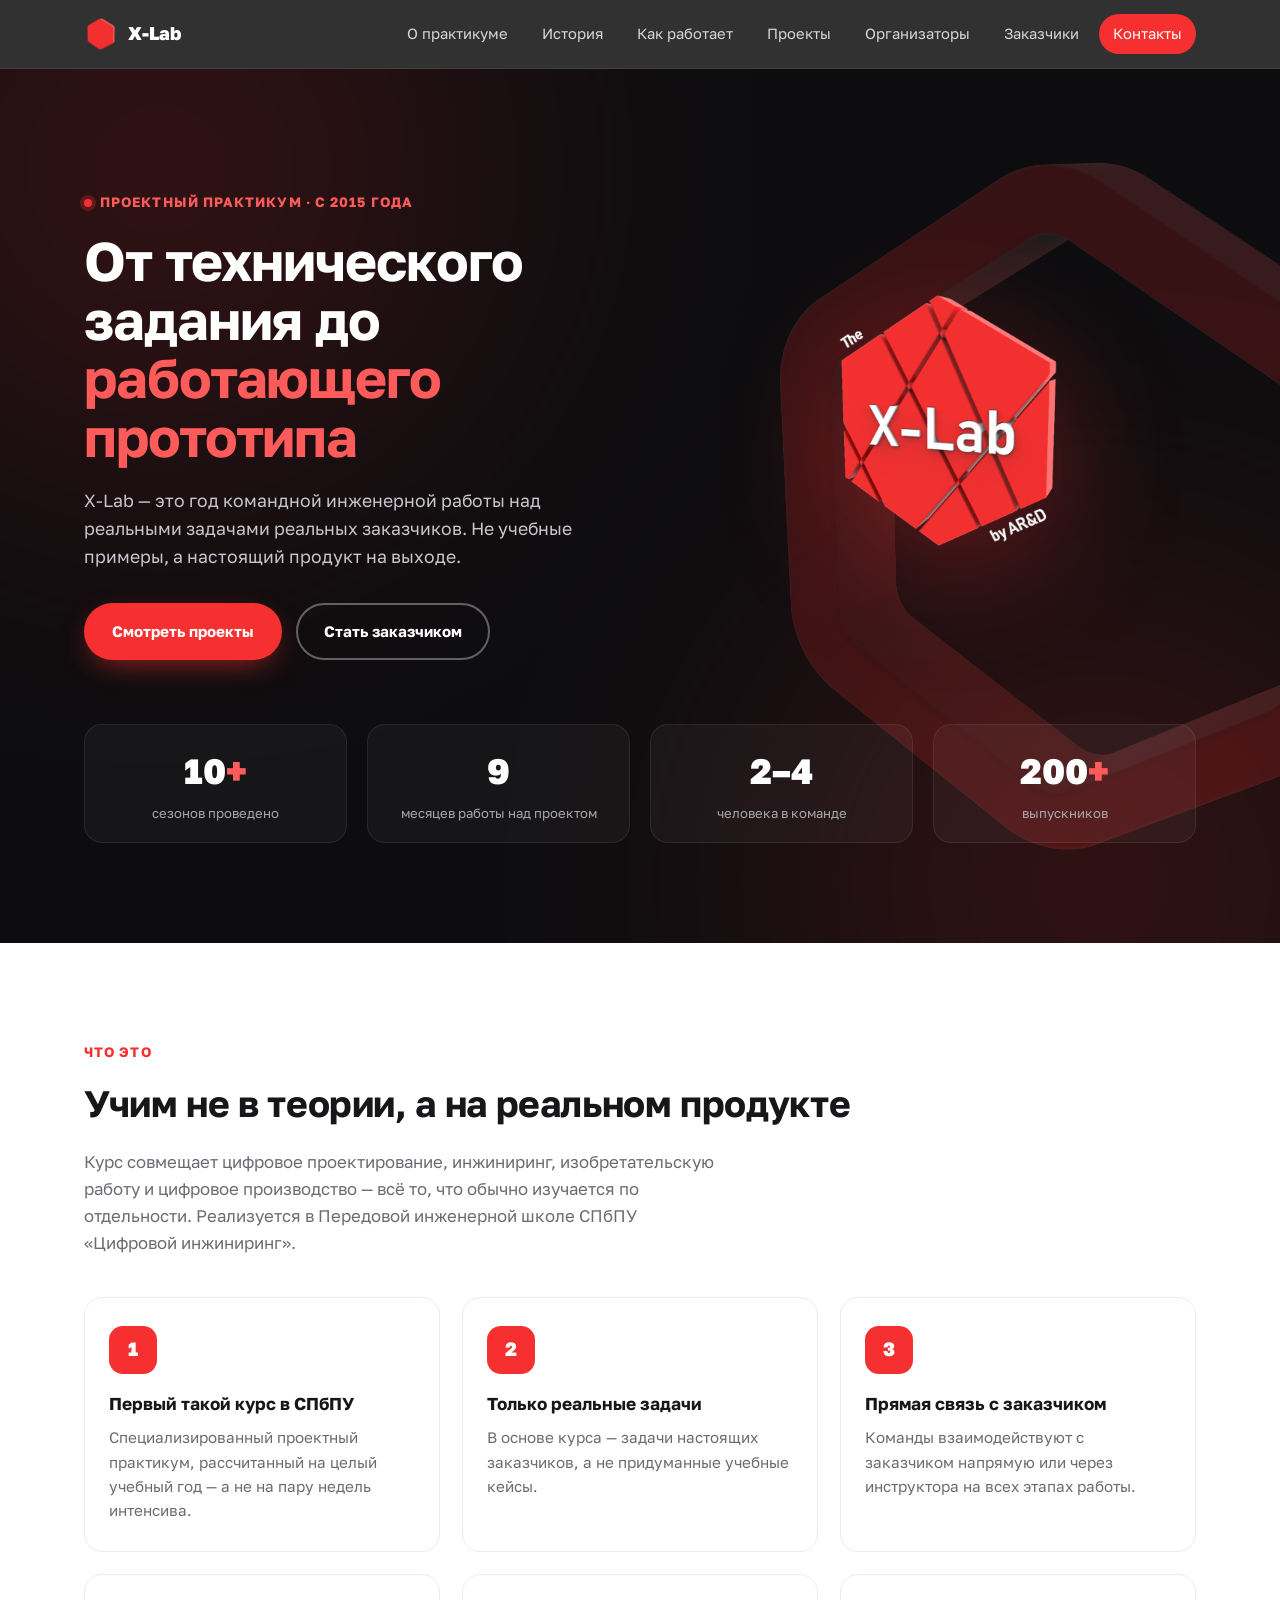
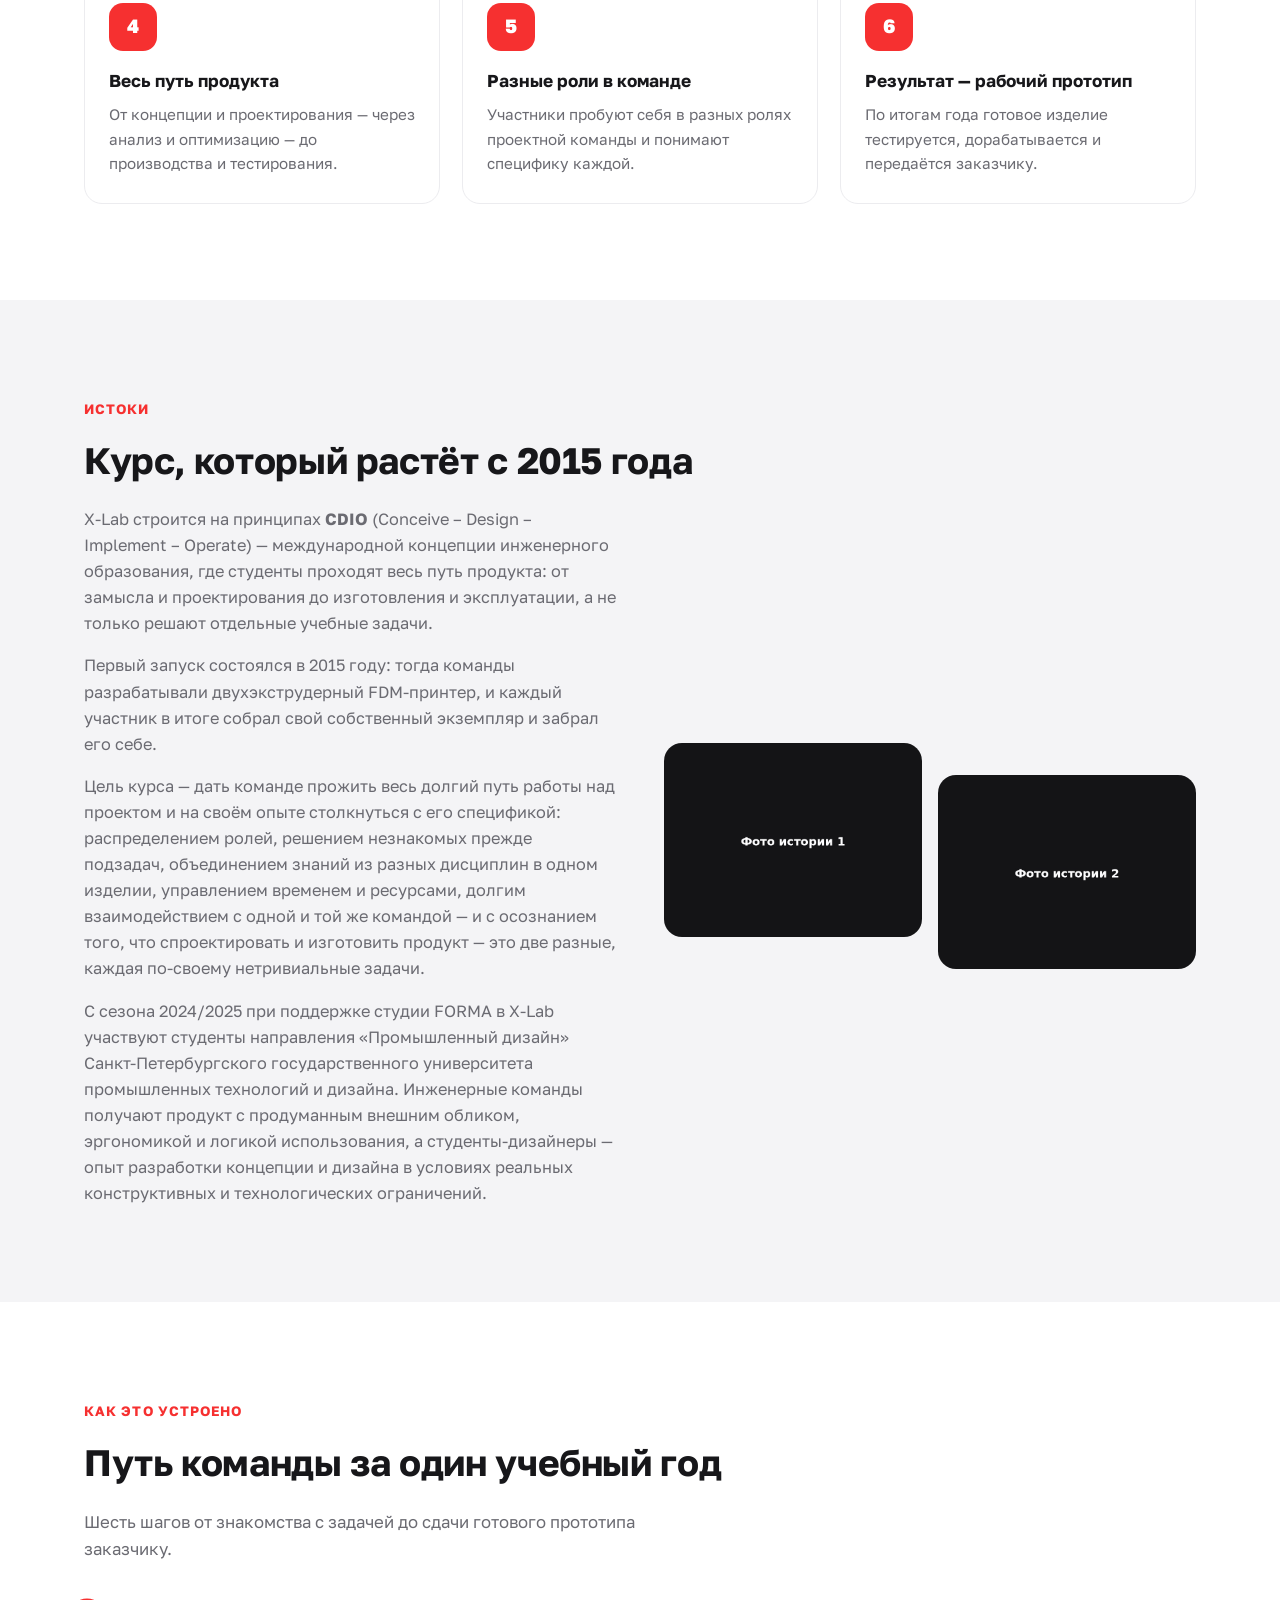
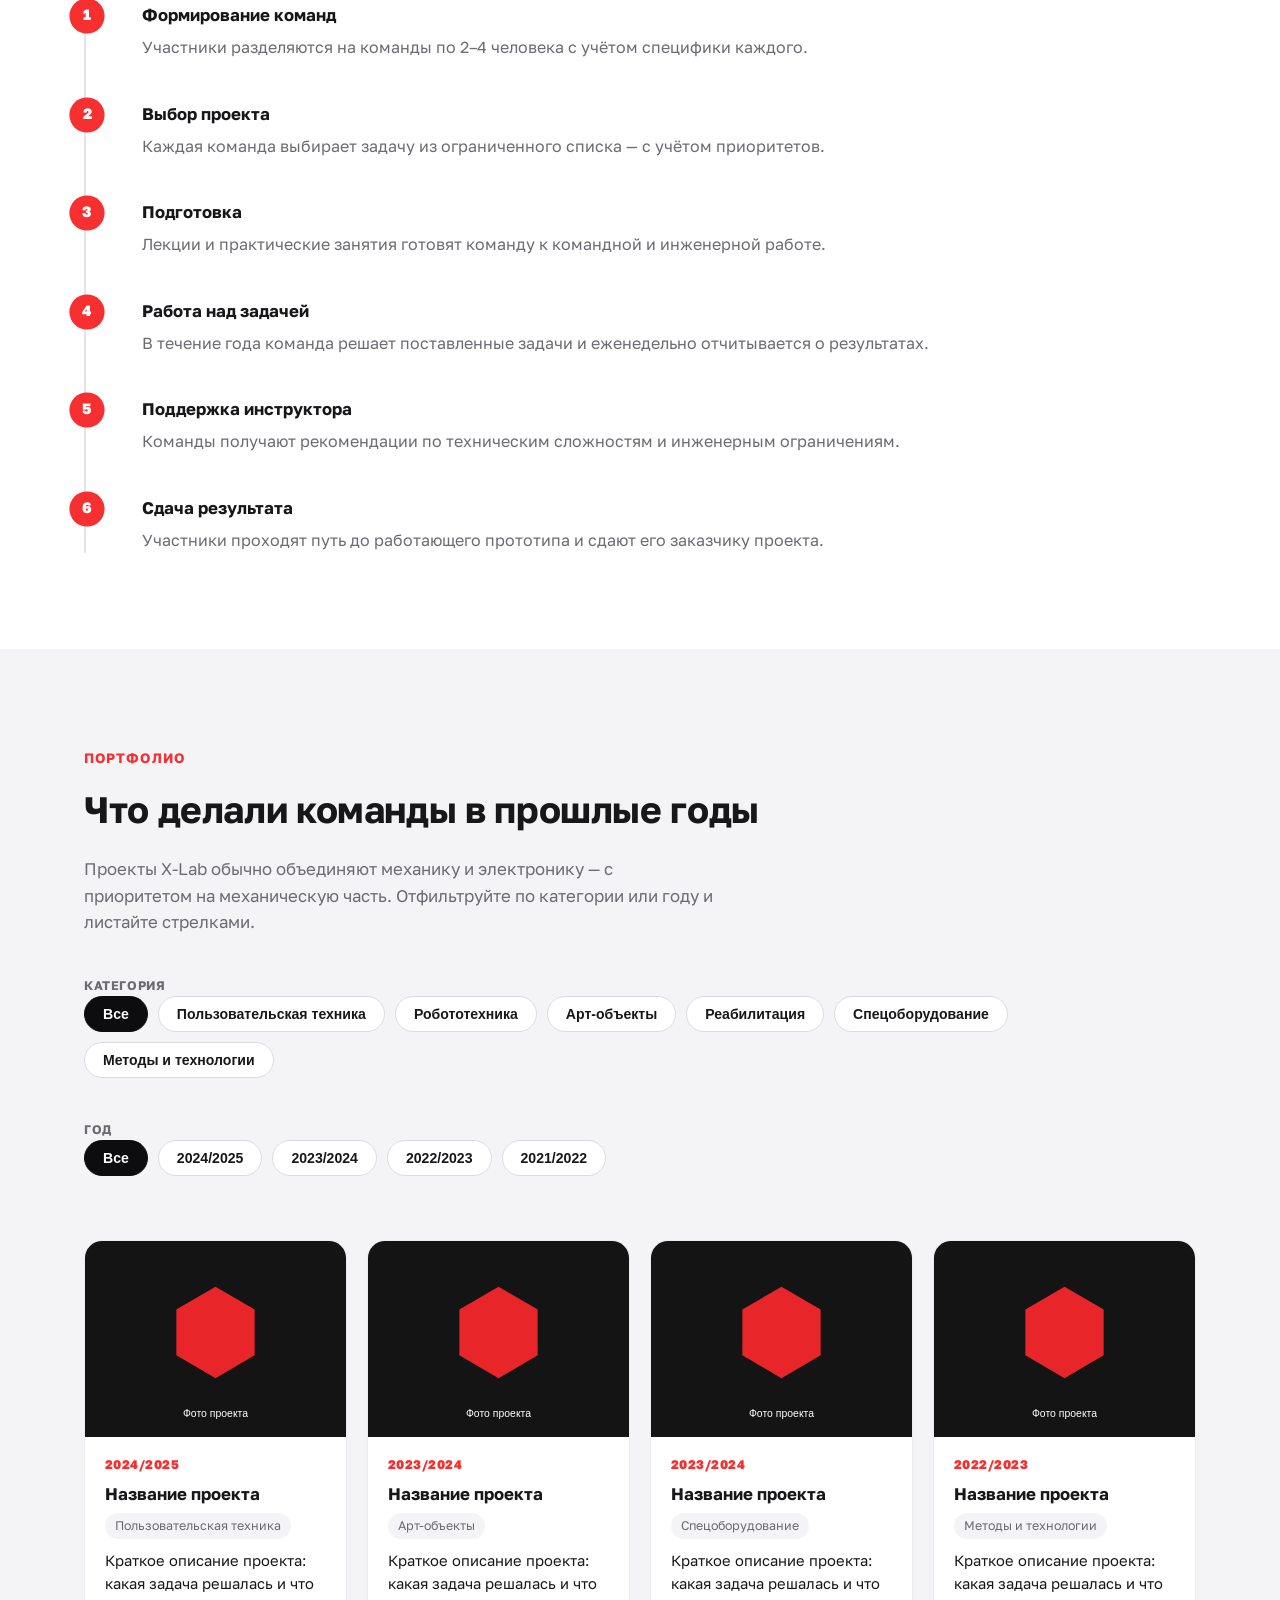
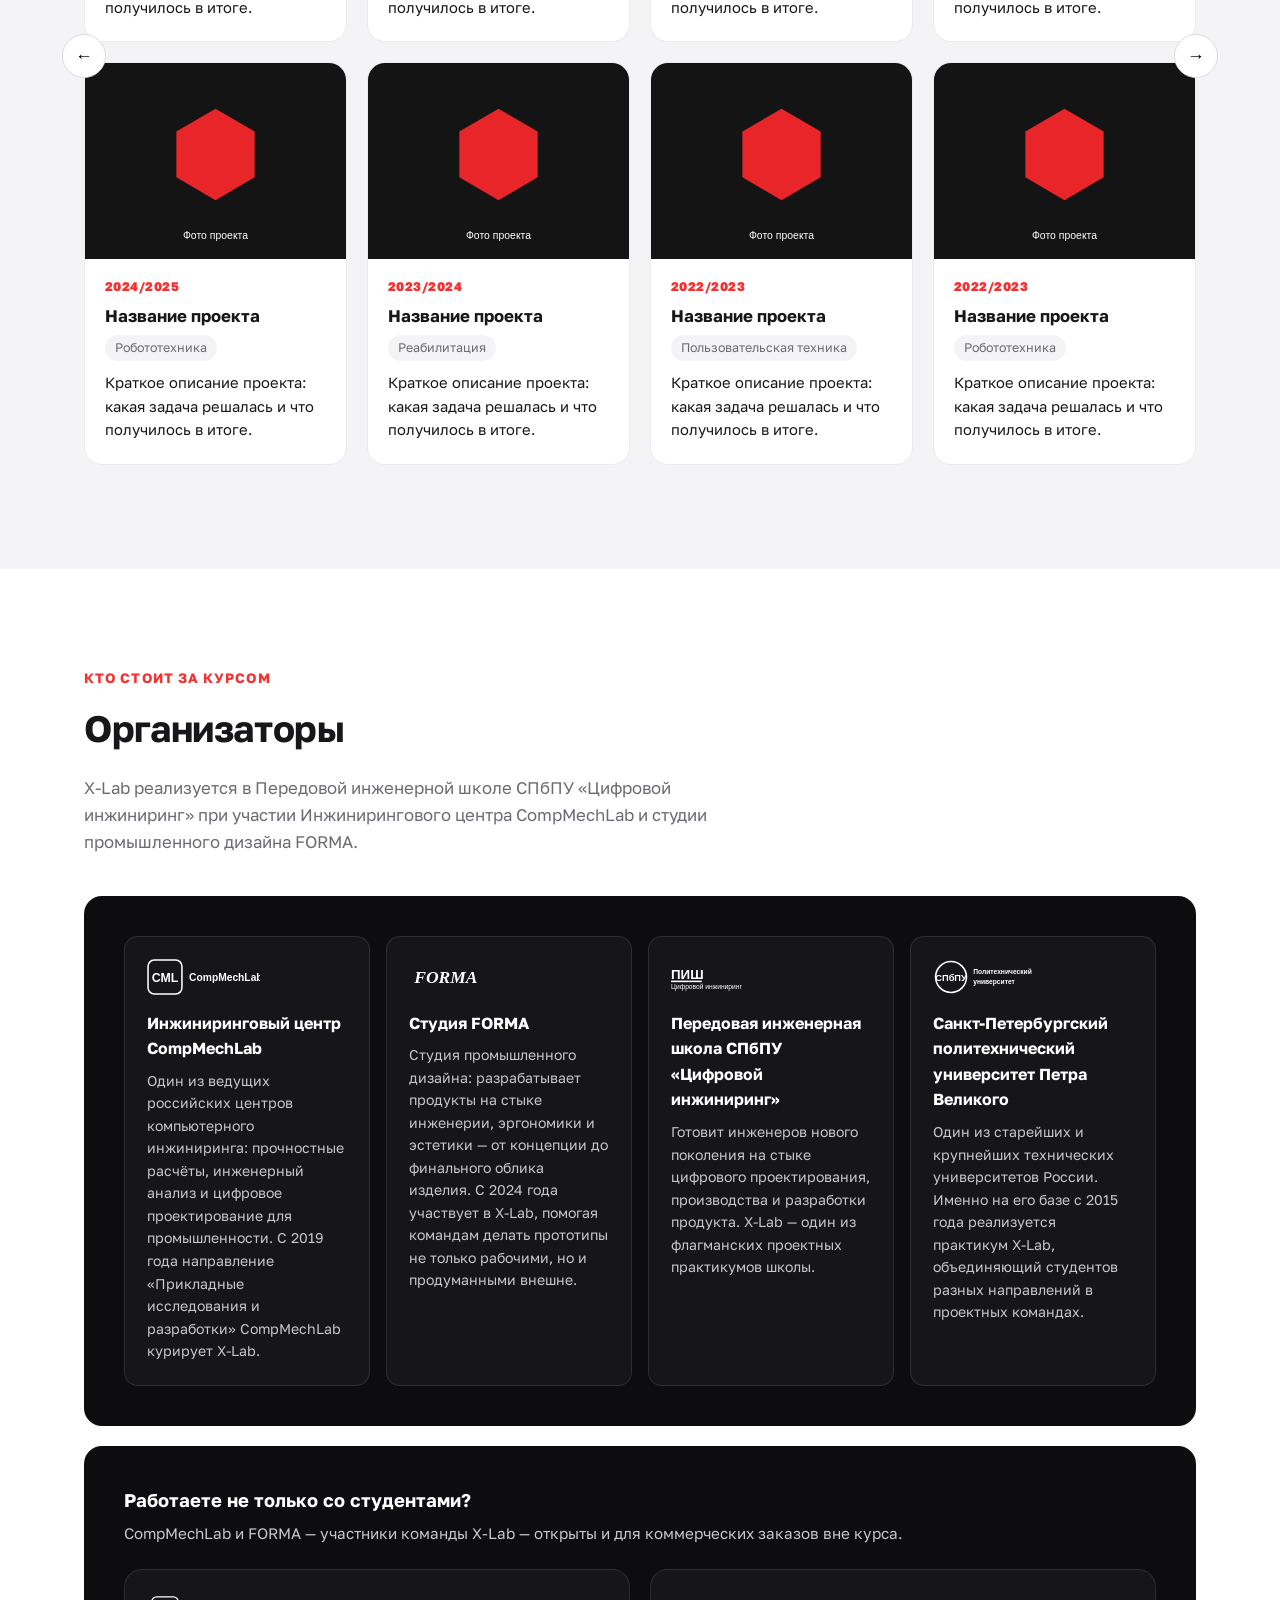
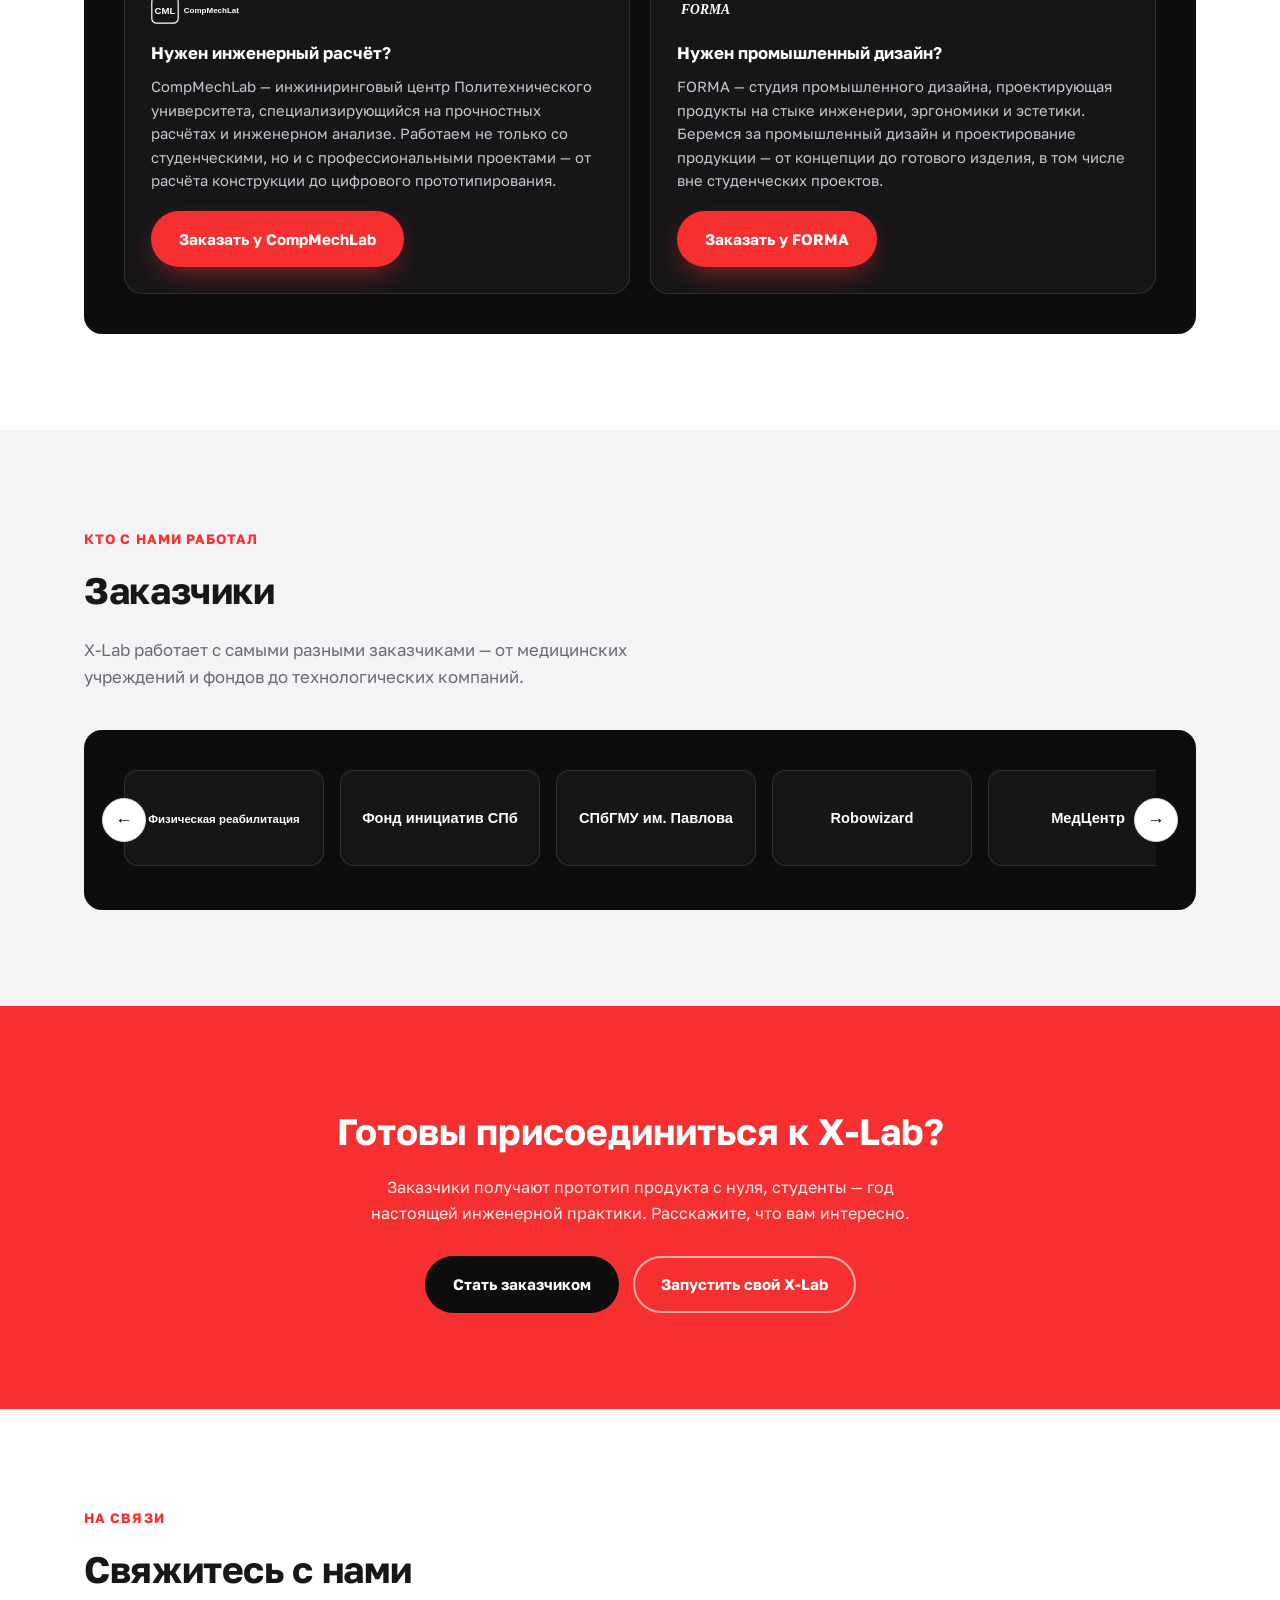
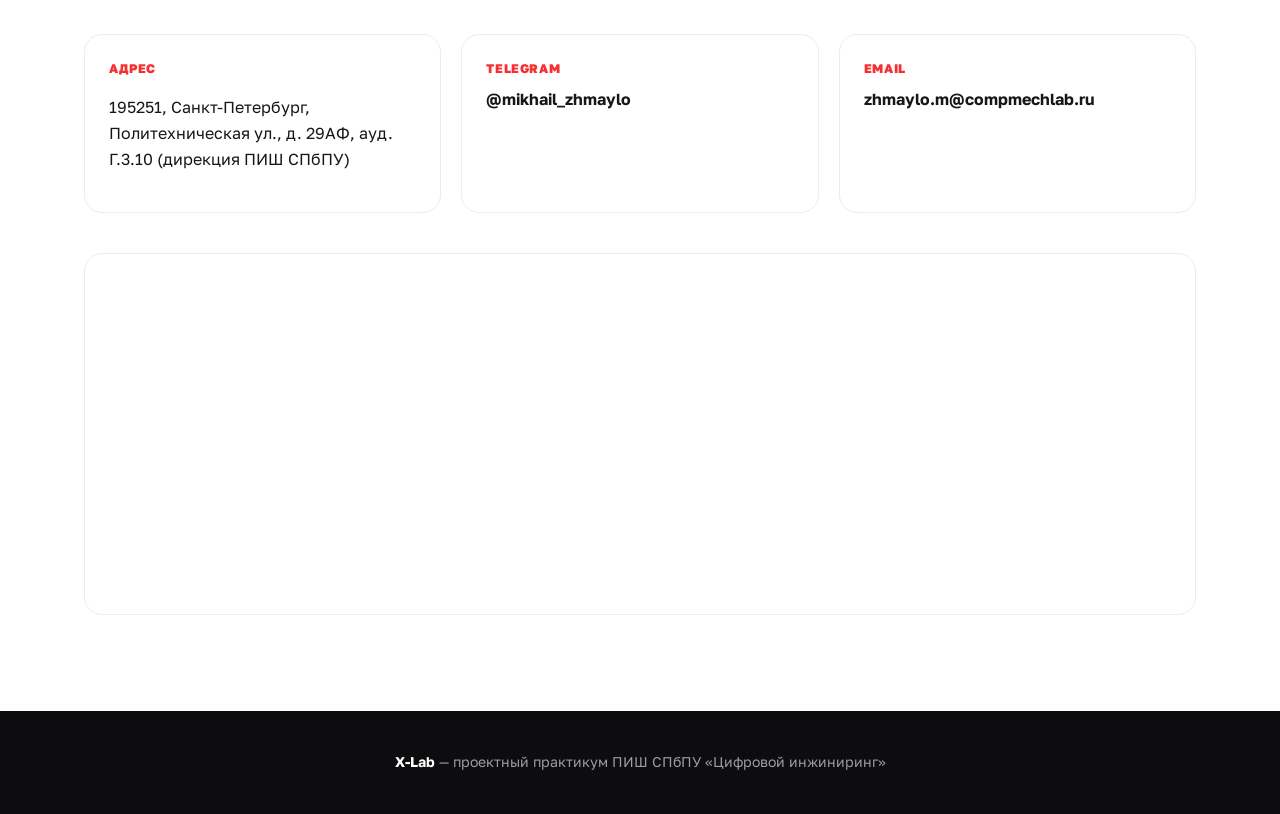
==== commit 6349697f: "v2: split organizers/customers UI, Golos Text, hire flow, more content - Organizers now render as lo" ====
--- a/v2/index.html
+++ b/v2/index.html
@@ -6,6 +6,9 @@
 <title>X-Lab — проектный практикум</title>
 <meta name="description" content="X-Lab — проектный практикум, который проводит команды студентов от технического задания до реального прототипа продукта.">
 <link rel="icon" href="assets/img/logo-icon.png" type="image/png">
+<link rel="preconnect" href="https://fonts.googleapis.com">
+<link rel="preconnect" href="https://fonts.gstatic.com" crossorigin>
+<link rel="stylesheet" href="https://fonts.googleapis.com/css2?family=Golos+Text:wght@400;500;600;700;800&display=swap">
 <link rel="stylesheet" href="assets/css/style.css">
 </head>
 <body>
@@ -24,7 +27,8 @@
       <a href="#history">История</a>
       <a href="#how">Как работает</a>
       <a href="#projects">Проекты</a>
-      <a href="#organizers">Партнёры</a>
+      <a href="#organizers">Организаторы</a>
+      <a href="#customers">Заказчики</a>
       <a href="#contacts">Контакты</a>
     </nav>
   </div>
@@ -40,7 +44,7 @@
         <p class="lead">X-Lab — это год командной инженерной работы над реальными задачами реальных заказчиков. Не учебные примеры, а настоящий продукт на выходе.</p>
         <div class="btn-row">
           <a class="btn btn-primary" href="#projects">Смотреть проекты</a>
-          <a class="btn btn-ghost" href="#contacts">Стать заказчиком</a>
+          <a class="btn btn-ghost" href="#hire">Стать заказчиком</a>
         </div>
       </div>
       <div class="hero-logo-card">
@@ -107,6 +111,7 @@
         <p class="reveal">X-Lab строится на принципах <strong>CDIO</strong> (Conceive – Design – Implement – Operate) — международной концепции инженерного образования, где студенты проходят весь путь продукта: от замысла и проектирования до изготовления и эксплуатации, а не только решают отдельные учебные задачи.</p>
         <p class="reveal">Первый запуск состоялся в 2015 году: тогда команды разрабатывали двухэкструдерный FDM-принтер, и каждый участник в итоге собрал свой собственный экземпляр и забрал его себе.</p>
         <p class="reveal">Цель курса — дать команде прожить весь долгий путь работы над проектом и на своём опыте столкнуться с его спецификой: распределением ролей, решением незнакомых прежде подзадач, объединением знаний из разных дисциплин в одном изделии, управлением временем и ресурсами, долгим взаимодействием с одной и той же командой — и с осознанием того, что спроектировать и изготовить продукт — это две разные, каждая по-своему нетривиальные задачи.</p>
+        <p class="reveal">С сезона 2024/2025 при поддержке студии FORMA в X-Lab участвуют студенты направления «Промышленный дизайн» Санкт-Петербургского государственного университета промышленных технологий и дизайна. Инженерные команды получают продукт с продуманным внешним обликом, эргономикой и логикой использования, а студенты-дизайнеры — опыт разработки концепции и дизайна в условиях реальных конструктивных и технологических ограничений.</p>
       </div>
       <div class="history-photos reveal">
         <img class="photo-1" src="assets/img/history-1.jpg" alt="X-Lab: фото из истории курса">
@@ -184,23 +189,25 @@
     <p class="section-lead reveal">X-Lab реализуется в Передовой инженерной школе СПбПУ «Цифровой инжиниринг» при участии Инжинирингового центра CompMechLab и студии промышленного дизайна FORMA.</p>
 
     <div class="logo-panel reveal">
-      <div class="logo-grid" id="organizersGrid"></div>
-    </div>
-
-    <div class="logo-panel services-panel reveal">
+      <div class="organizer-grid" id="organizersGrid"></div>
+    </div>
+
+    <div class="logo-panel services-panel reveal" id="hire">
       <div class="services-intro">
         <h3>Работаете не только со студентами?</h3>
         <p>CompMechLab и FORMA — участники команды X-Lab — открыты и для коммерческих заказов вне курса.</p>
       </div>
       <div class="services-callout">
         <div class="service-card">
+          <img class="service-logo" src="assets/img/organizers/compmechlab.svg" alt="CompMechLab">
           <h3>Нужен инженерный расчёт?</h3>
-          <p>CompMechLab выполняет прочностные расчёты и инженерный анализ, в том числе для непрофильных, не студенческих проектов.</p>
+          <p>CompMechLab — инжиниринговый центр Политехнического университета, специализирующийся на прочностных расчётах и инженерном анализе. Работаем не только со студенческими, но и с профессиональными проектами — от расчёта конструкции до цифрового прототипирования.</p>
           <a class="btn btn-primary" href="mailto:zhmaylo.m@compmechlab.ru?subject=Запрос на расчёт в CompMechLab">Заказать у CompMechLab</a>
         </div>
         <div class="service-card">
+          <img class="service-logo" src="assets/img/organizers/forma.svg" alt="FORMA">
           <h3>Нужен промышленный дизайн?</h3>
-          <p>FORMA берётся за промышленный дизайн и проектирование продуктов — от концепции до готового изделия.</p>
+          <p>FORMA — студия промышленного дизайна, проектирующая продукты на стыке инженерии, эргономики и эстетики. Беремся за промышленный дизайн и проектирование продукции — от концепции до готового изделия, в том числе вне студенческих проектов.</p>
           <a class="btn btn-primary" href="mailto:zhmaylo.m@compmechlab.ru?subject=Запрос на дизайн в FORMA">Заказать у FORMA</a>
         </div>
       </div>
@@ -215,7 +222,11 @@
     <p class="section-lead reveal">X-Lab работает с самыми разными заказчиками — от медицинских учреждений и фондов до технологических компаний.</p>
 
     <div class="logo-panel reveal">
-      <div class="logo-grid" id="customersGrid"></div>
+      <div class="logo-carousel">
+        <button class="carousel-btn prev" id="customersPrev" aria-label="Предыдущие логотипы">&#8592;</button>
+        <div class="logo-scroll" id="customersGrid"></div>
+        <button class="carousel-btn next" id="customersNext" aria-label="Следующие логотипы">&#8594;</button>
+      </div>
     </div>
   </div>
 </section>
--- a/v2/assets/css/style.css
+++ b/v2/assets/css/style.css
@@ -30,7 +30,7 @@
 
 body {
   margin: 0;
-  font-family: -apple-system, BlinkMacSystemFont, "Segoe UI", Roboto, Arial, sans-serif;
+  font-family: "Golos Text", -apple-system, BlinkMacSystemFont, "Segoe UI", Roboto, Arial, sans-serif;
   color: var(--ink);
   background: var(--white);
   line-height: 1.6;
@@ -105,7 +105,9 @@
 
 .nav {
   display: flex;
-  gap: 6px;
+  flex-wrap: wrap;
+  justify-content: flex-end;
+  gap: 2px 6px;
   align-items: center;
 }
 
@@ -857,6 +859,93 @@
   grid-column: 1 / -1;
 }
 
+/* Карточки организаторов: логотип + описание */
+.organizer-grid {
+  display: grid;
+  grid-template-columns: repeat(4, 1fr);
+  gap: 16px;
+}
+
+@media (max-width: 900px) {
+  .organizer-grid {
+    grid-template-columns: repeat(2, 1fr);
+  }
+}
+
+@media (max-width: 560px) {
+  .organizer-grid {
+    grid-template-columns: 1fr;
+  }
+}
+
+.organizer-card {
+  background: rgba(255, 255, 255, 0.04);
+  border: 1px solid rgba(255, 255, 255, 0.1);
+  border-radius: 14px;
+  padding: 22px;
+  transition: background 0.2s ease, border-color 0.2s ease, transform 0.2s ease;
+}
+
+.organizer-card:hover {
+  background: rgba(255, 255, 255, 0.08);
+  border-color: rgba(255, 255, 255, 0.25);
+  transform: translateY(-3px);
+}
+
+.organizer-card img {
+  max-height: 36px;
+  width: auto;
+  margin-bottom: 16px;
+}
+
+.organizer-card h3 {
+  color: var(--white);
+  margin: 0 0 8px;
+  font-size: 1rem;
+}
+
+.organizer-card p {
+  color: #c7c7cc;
+  margin: 0;
+  font-size: 0.88rem;
+}
+
+/* Логотипы заказчиков: горизонтальная карусель */
+.logo-carousel {
+  position: relative;
+}
+
+.logo-scroll {
+  display: flex;
+  gap: 16px;
+  overflow-x: auto;
+  scroll-snap-type: x mandatory;
+  scroll-behavior: smooth;
+  padding-bottom: 4px;
+  -webkit-overflow-scrolling: touch;
+}
+
+.logo-scroll::-webkit-scrollbar {
+  height: 8px;
+}
+
+.logo-scroll::-webkit-scrollbar-thumb {
+  background: rgba(255, 255, 255, 0.2);
+  border-radius: 999px;
+}
+
+.logo-scroll .logo-tile {
+  flex: none;
+  width: 200px;
+  scroll-snap-align: start;
+}
+
+.logo-carousel .carousel-btn:hover {
+  background: var(--red);
+  border-color: var(--red);
+  color: var(--white);
+}
+
 /* Услуги для профессионалов (CompMechLab / FORMA) */
 .services-panel {
   margin-top: 20px;
@@ -893,6 +982,12 @@
   border-radius: var(--radius);
   padding: 26px;
   color: var(--white);
+}
+
+.service-logo {
+  height: 28px;
+  width: auto;
+  margin-bottom: 16px;
 }
 
 .service-card h3 {
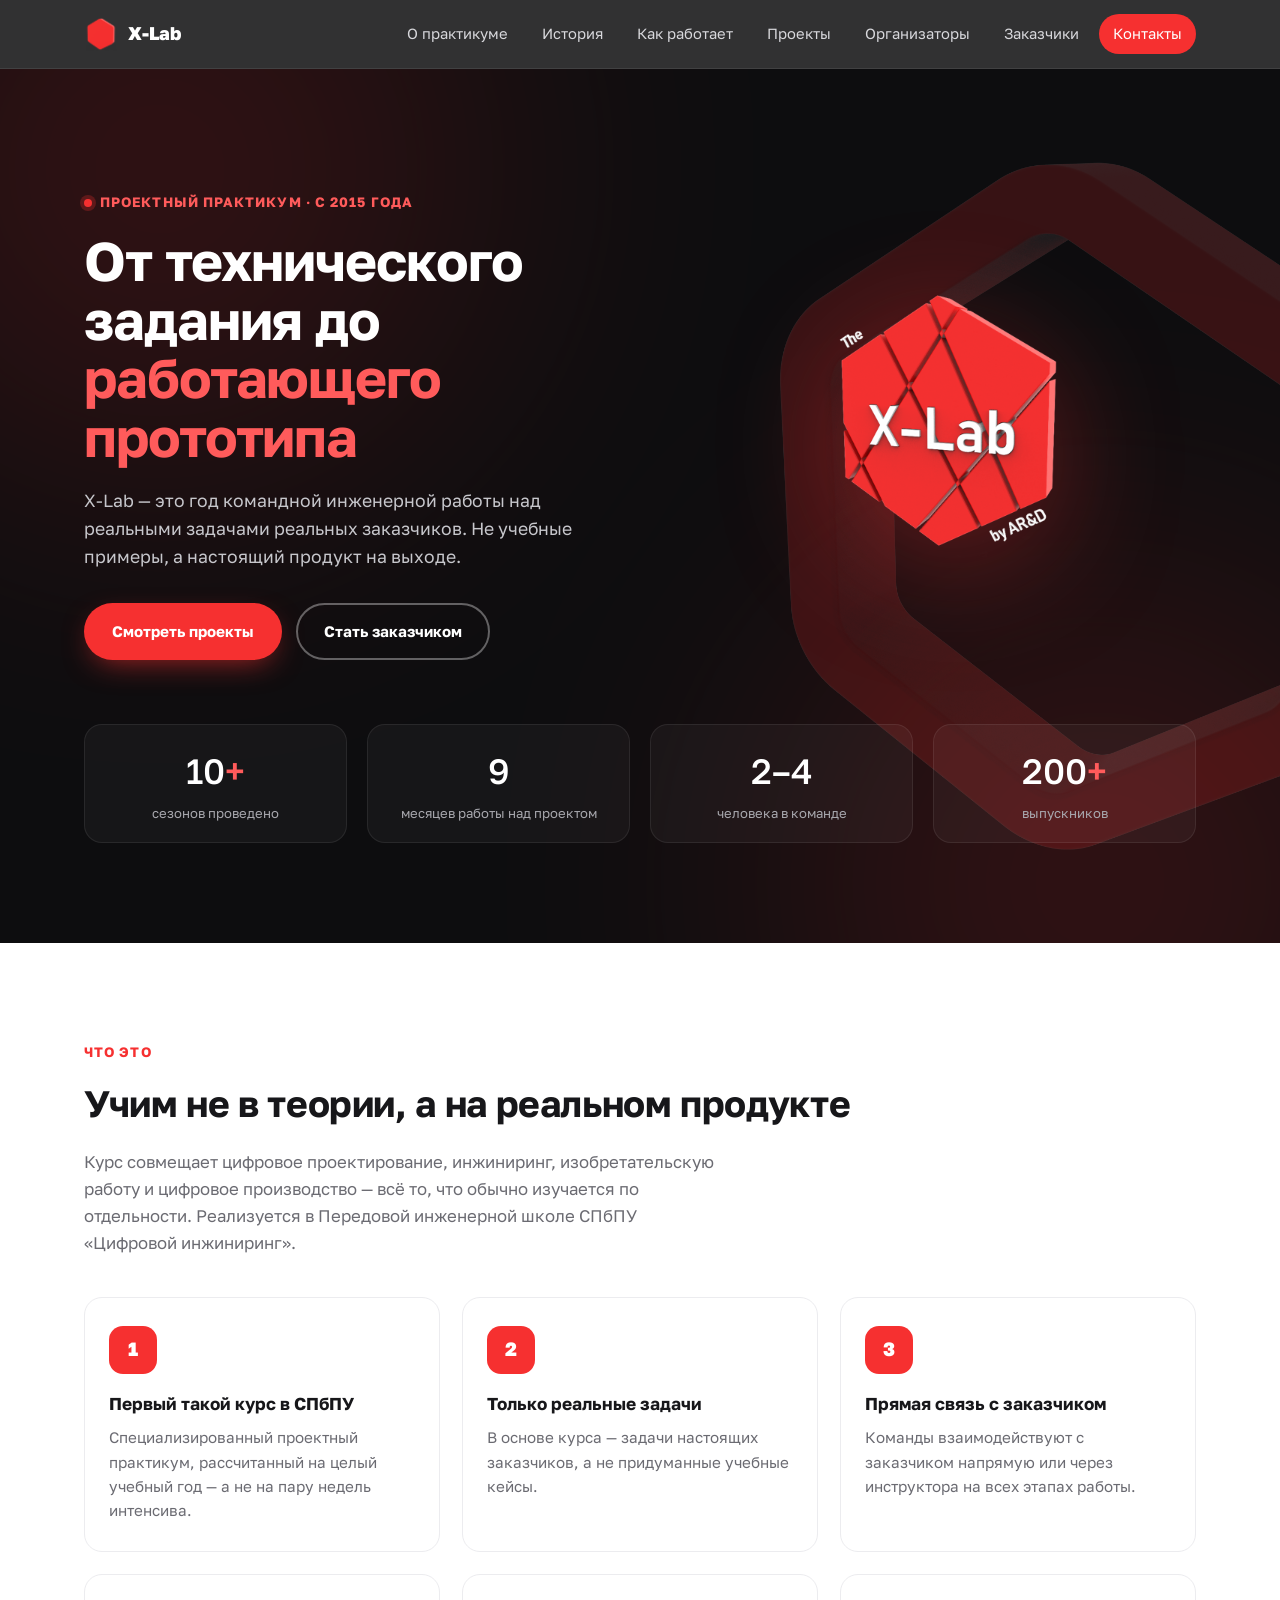
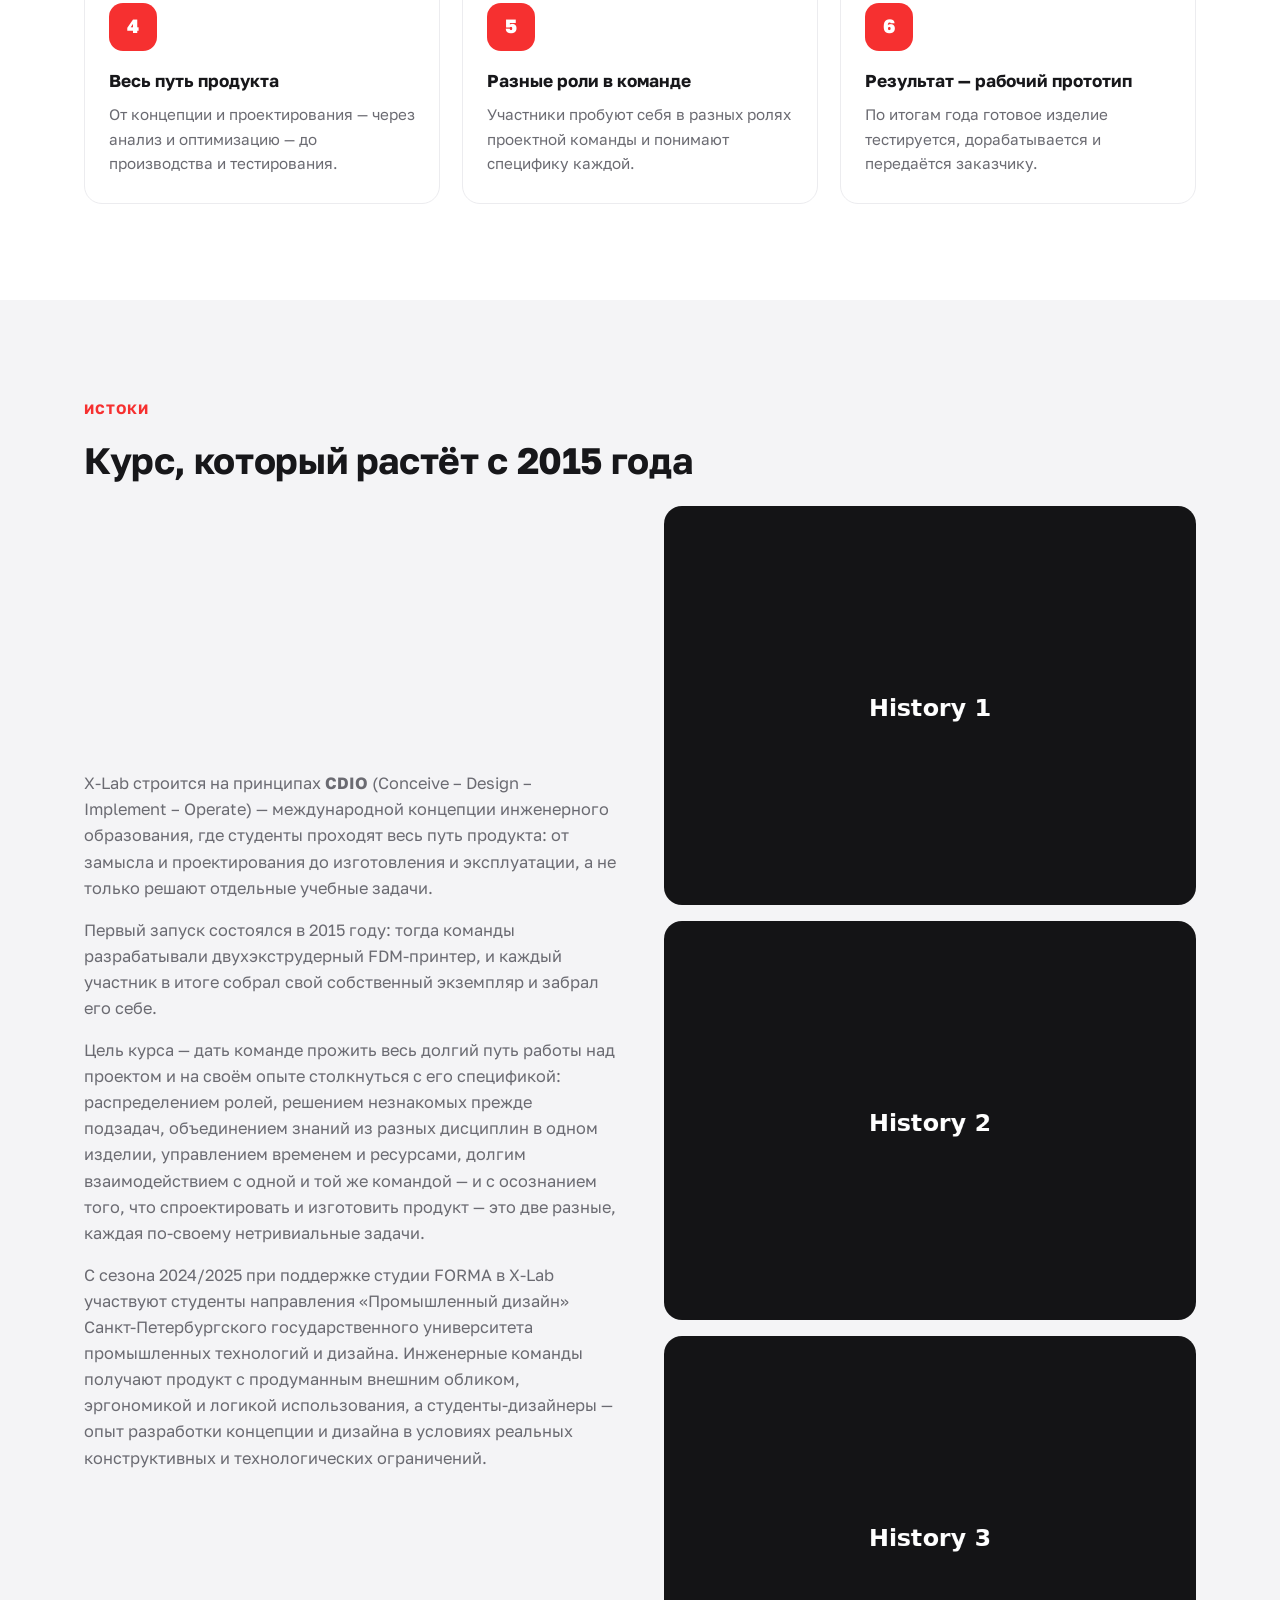
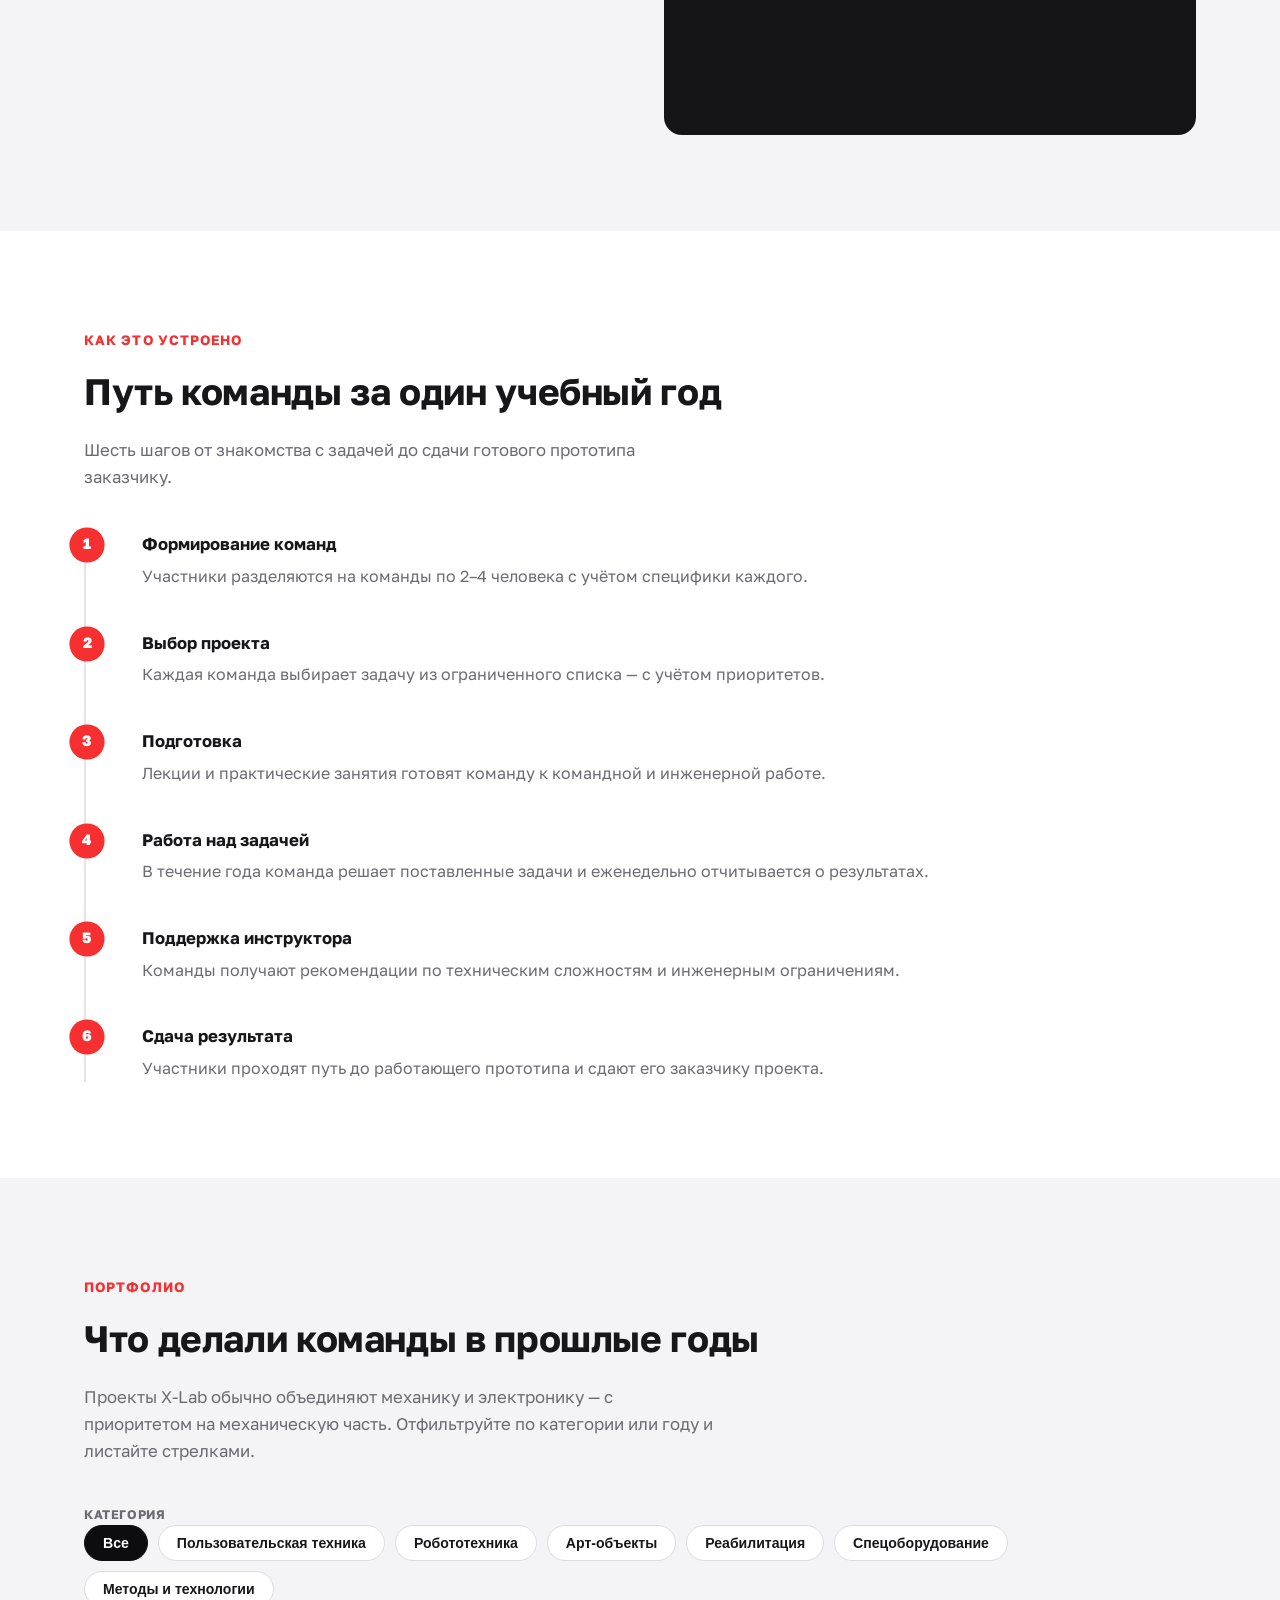
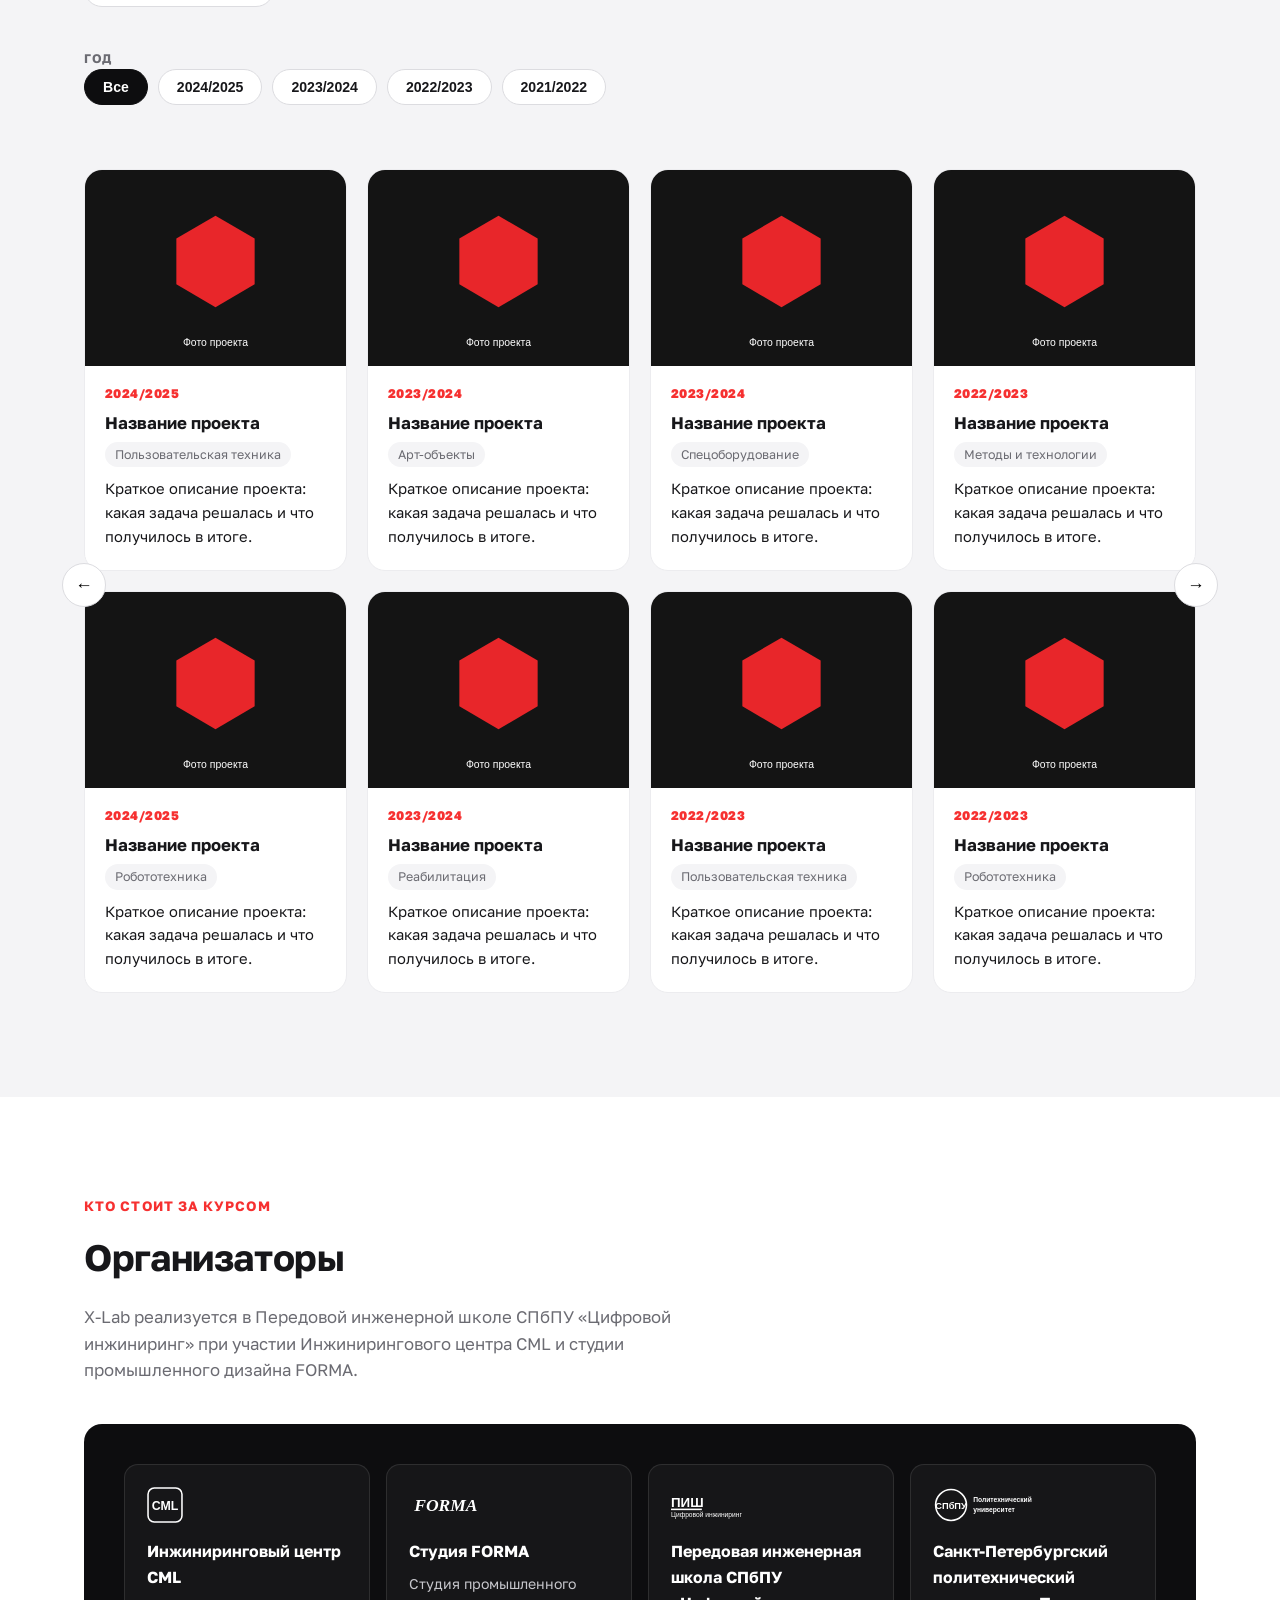
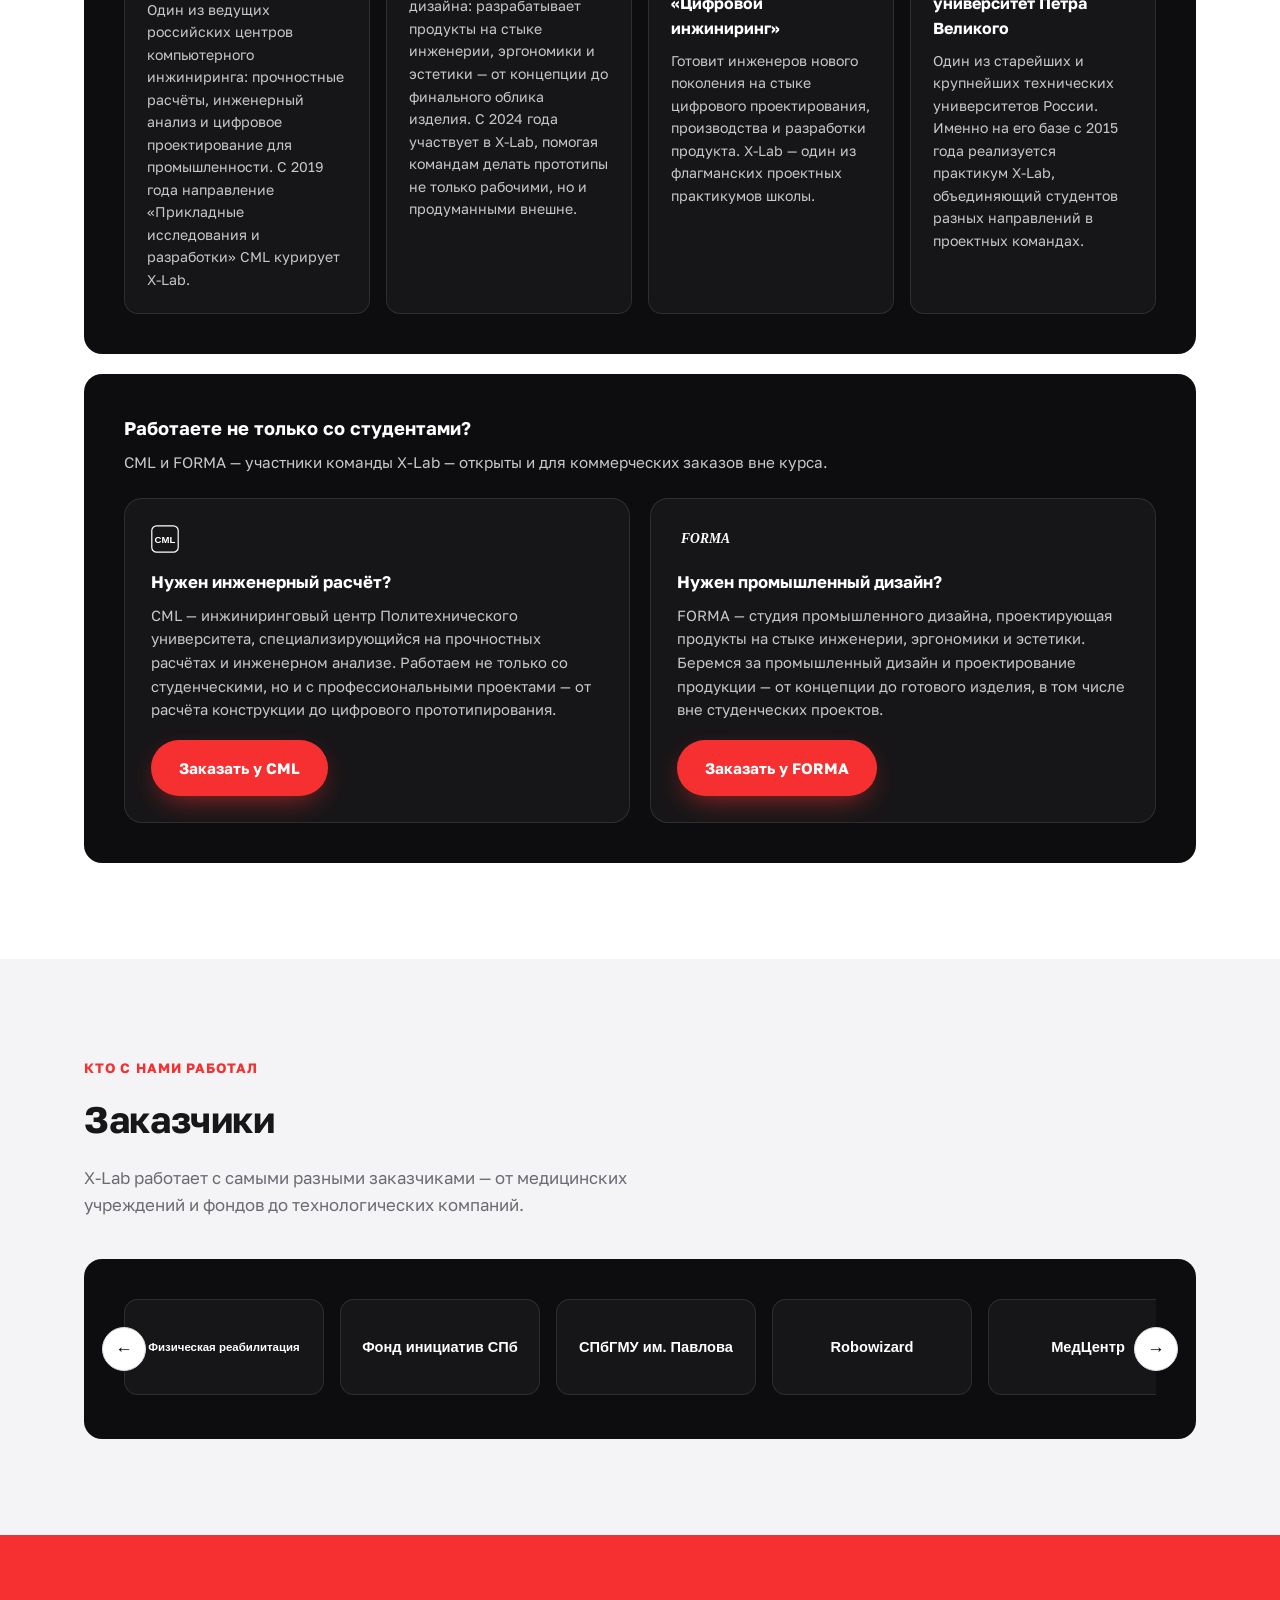
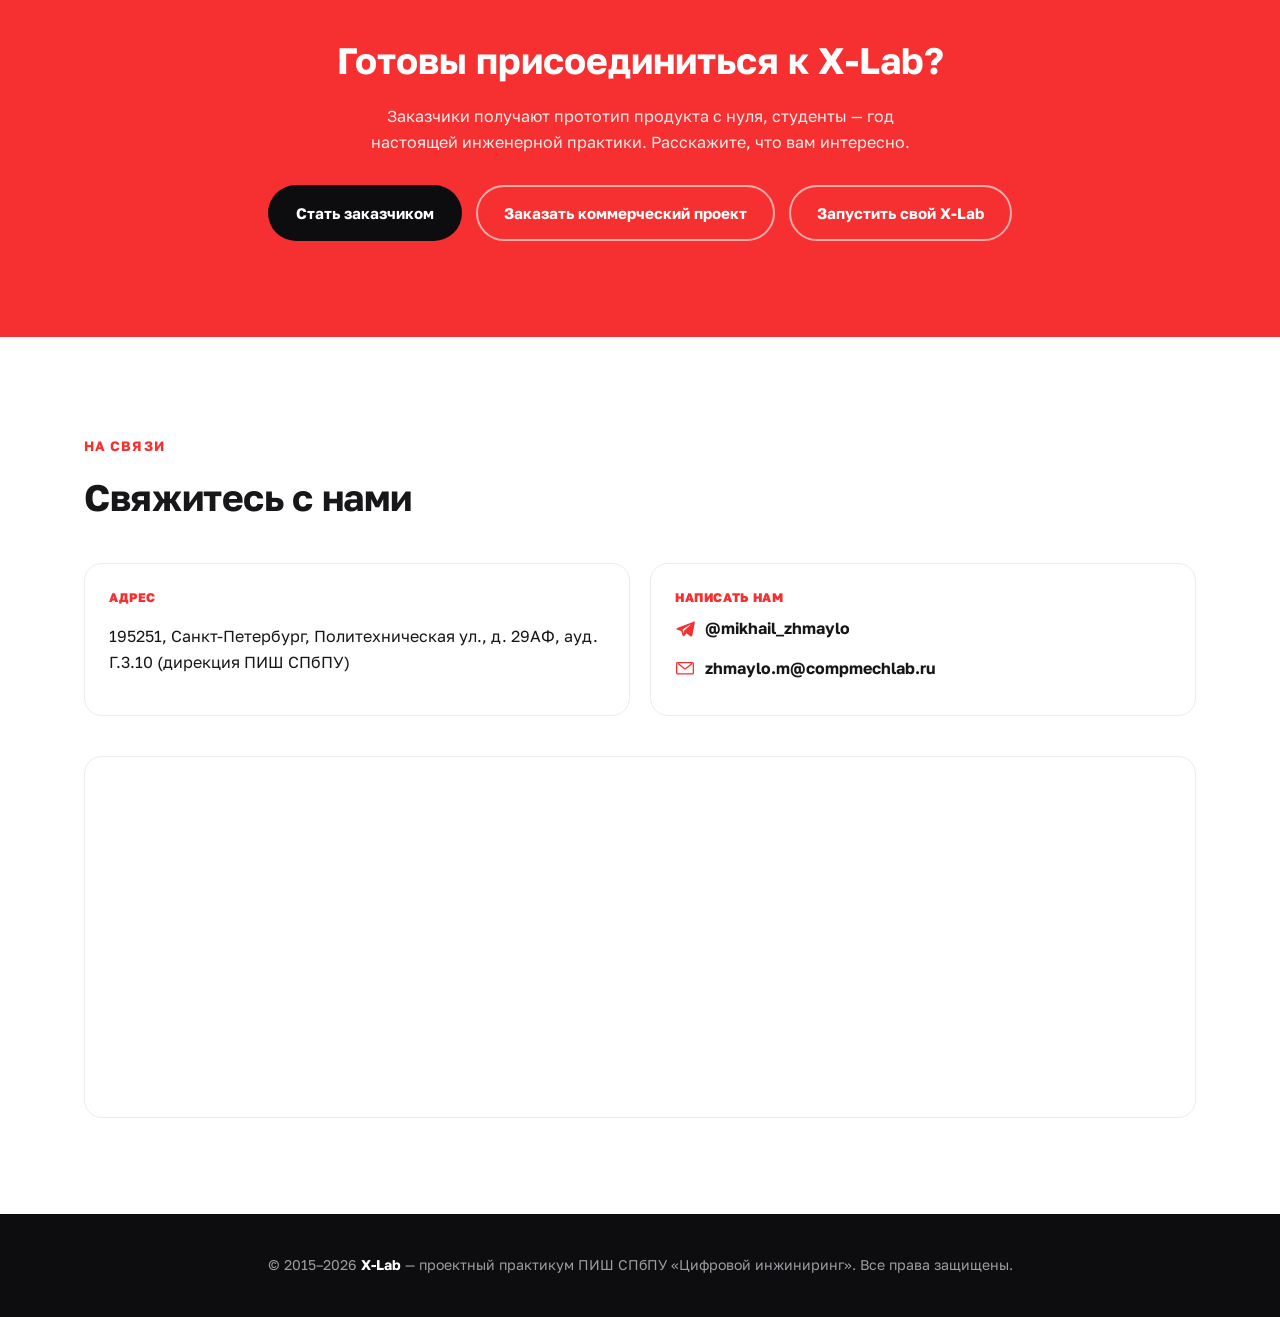
==== commit 93bcb3cd: "v2: hire CTA button, CML rename, lighter stats, contacts, footer - Add "Заказать коммерческий проект" ====
--- a/v2/index.html
+++ b/v2/index.html
@@ -114,8 +114,9 @@
         <p class="reveal">С сезона 2024/2025 при поддержке студии FORMA в X-Lab участвуют студенты направления «Промышленный дизайн» Санкт-Петербургского государственного университета промышленных технологий и дизайна. Инженерные команды получают продукт с продуманным внешним обликом, эргономикой и логикой использования, а студенты-дизайнеры — опыт разработки концепции и дизайна в условиях реальных конструктивных и технологических ограничений.</p>
       </div>
       <div class="history-photos reveal">
-        <img class="photo-1" src="assets/img/history-1.jpg" alt="X-Lab: фото из истории курса">
-        <img class="photo-2" src="assets/img/history-2.jpg" alt="X-Lab: фото из истории курса">
+        <img src="assets/img/history-1.png" alt="X-Lab: фото из истории курса">
+        <img src="assets/img/history-2.png" alt="X-Lab: фото из истории курса">
+        <img src="assets/img/history-3.png" alt="X-Lab: фото из истории курса">
       </div>
     </div>
   </div>
@@ -186,7 +187,7 @@
   <div class="container">
     <span class="kicker reveal">Кто стоит за курсом</span>
     <h2 class="section-title reveal">Организаторы</h2>
-    <p class="section-lead reveal">X-Lab реализуется в Передовой инженерной школе СПбПУ «Цифровой инжиниринг» при участии Инжинирингового центра CompMechLab и студии промышленного дизайна FORMA.</p>
+    <p class="section-lead reveal">X-Lab реализуется в Передовой инженерной школе СПбПУ «Цифровой инжиниринг» при участии Инжинирингового центра CML и студии промышленного дизайна FORMA.</p>
 
     <div class="logo-panel reveal">
       <div class="organizer-grid" id="organizersGrid"></div>
@@ -195,14 +196,14 @@
     <div class="logo-panel services-panel reveal" id="hire">
       <div class="services-intro">
         <h3>Работаете не только со студентами?</h3>
-        <p>CompMechLab и FORMA — участники команды X-Lab — открыты и для коммерческих заказов вне курса.</p>
+        <p>CML и FORMA — участники команды X-Lab — открыты и для коммерческих заказов вне курса.</p>
       </div>
       <div class="services-callout">
         <div class="service-card">
-          <img class="service-logo" src="assets/img/organizers/compmechlab.svg" alt="CompMechLab">
+          <img class="service-logo" src="assets/img/organizers/compmechlab.svg" alt="CML">
           <h3>Нужен инженерный расчёт?</h3>
-          <p>CompMechLab — инжиниринговый центр Политехнического университета, специализирующийся на прочностных расчётах и инженерном анализе. Работаем не только со студенческими, но и с профессиональными проектами — от расчёта конструкции до цифрового прототипирования.</p>
-          <a class="btn btn-primary" href="mailto:zhmaylo.m@compmechlab.ru?subject=Запрос на расчёт в CompMechLab">Заказать у CompMechLab</a>
+          <p>CML — инжиниринговый центр Политехнического университета, специализирующийся на прочностных расчётах и инженерном анализе. Работаем не только со студенческими, но и с профессиональными проектами — от расчёта конструкции до цифрового прототипирования.</p>
+          <a class="btn btn-primary" href="mailto:zhmaylo.m@compmechlab.ru?subject=Запрос на расчёт в CML">Заказать у CML</a>
         </div>
         <div class="service-card">
           <img class="service-logo" src="assets/img/organizers/forma.svg" alt="FORMA">
@@ -237,6 +238,7 @@
     <p>Заказчики получают прототип продукта с нуля, студенты — год настоящей инженерной практики. Расскажите, что вам интересно.</p>
     <div class="btn-row">
       <a class="btn btn-primary" href="mailto:zhmaylo.m@compmechlab.ru?subject=Хочу стать заказчиком X-Lab">Стать заказчиком</a>
+      <a class="btn btn-ghost" href="#hire">Заказать коммерческий проект</a>
       <a class="btn btn-ghost" href="mailto:zhmaylo.m@compmechlab.ru?subject=Хочу запустить свой X-Lab">Запустить свой X-Lab</a>
     </div>
   </div>
@@ -253,12 +255,17 @@
         <p>195251, Санкт-Петербург, Политехническая ул., д. 29АФ, ауд. Г.3.10 (дирекция ПИШ СПбПУ)</p>
       </div>
       <div class="contact-card reveal">
-        <div class="label">Telegram</div>
-        <a href="https://t.me/mikhail_zhmaylo">@mikhail_zhmaylo</a>
-      </div>
-      <div class="contact-card reveal">
-        <div class="label">Email</div>
-        <a href="mailto:zhmaylo.m@compmechlab.ru">zhmaylo.m@compmechlab.ru</a>
+        <div class="label">Написать нам</div>
+        <div class="contact-links">
+          <a class="contact-link" href="https://t.me/mikhail_zhmaylo">
+            <svg viewBox="0 0 24 24" aria-hidden="true"><path d="M21.5 3.5 2.7 10.9c-1 .4-1 1.8.1 2.1l4.6 1.4 1.7 5.4c.3 1 1.6 1.2 2.2.4l2.5-3.1 4.7 3.5c.9.6 2.1.1 2.3-.9l3-15.1c.2-1.1-.9-2-1.9-1.6Zm-3 3.6-7.7 7-.3 3.3-1.5-4.7 9.5-6Z" fill="currentColor"/></svg>
+            <span>@mikhail_zhmaylo</span>
+          </a>
+          <a class="contact-link" href="mailto:zhmaylo.m@compmechlab.ru">
+            <svg viewBox="0 0 24 24" aria-hidden="true"><path d="M3 5.5h18a1 1 0 0 1 1 1V18a1 1 0 0 1-1 1H3a1 1 0 0 1-1-1V6.5a1 1 0 0 1 1-1Zm1.4 1.7 7.1 5.6a1 1 0 0 0 1.2 0l7.1-5.6" fill="none" stroke="currentColor" stroke-width="1.6" stroke-linecap="round" stroke-linejoin="round"/></svg>
+            <span>zhmaylo.m@compmechlab.ru</span>
+          </a>
+        </div>
       </div>
     </div>
 
@@ -270,7 +277,7 @@
 
 <footer class="site-footer">
   <div class="container">
-    <strong>X-Lab</strong> — проектный практикум ПИШ СПбПУ «Цифровой инжиниринг»
+    © 2015–2026 <strong>X-Lab</strong> — проектный практикум ПИШ СПбПУ «Цифровой инжиниринг». Все права защищены.
   </div>
 </footer>
 
--- a/v2/assets/css/style.css
+++ b/v2/assets/css/style.css
@@ -373,7 +373,7 @@
 
 .stat .num {
   font-size: clamp(1.6rem, 3vw, 2.2rem);
-  font-weight: 800;
+  font-weight: 500;
   color: var(--white);
 }
 
@@ -720,6 +720,31 @@
   color: var(--red);
 }
 
+.contact-links {
+  display: grid;
+  gap: 14px;
+}
+
+.contact-link {
+  display: flex;
+  align-items: center;
+  gap: 10px;
+  text-decoration: none;
+  font-weight: 700;
+  color: var(--ink);
+}
+
+.contact-link svg {
+  flex: none;
+  width: 20px;
+  height: 20px;
+  color: var(--red);
+}
+
+.contact-link:hover {
+  color: var(--red);
+}
+
 /* Footer */
 .site-footer {
   background: var(--black);
@@ -793,7 +818,7 @@
 
 .history-photos {
   display: grid;
-  grid-template-columns: 1fr 1fr;
+  grid-template-columns: 1fr;
   gap: 16px;
 }
 
@@ -802,19 +827,6 @@
   aspect-ratio: 4 / 3;
   object-fit: cover;
   border-radius: var(--radius);
-}
-
-.history-photos .photo-2 {
-  margin-top: 32px;
-}
-
-@media (max-width: 560px) {
-  .history-photos {
-    grid-template-columns: 1fr 1fr;
-  }
-  .history-photos .photo-2 {
-    margin-top: 32px;
-  }
 }
 
 /* Логотипы организаторов / заказчиков */
